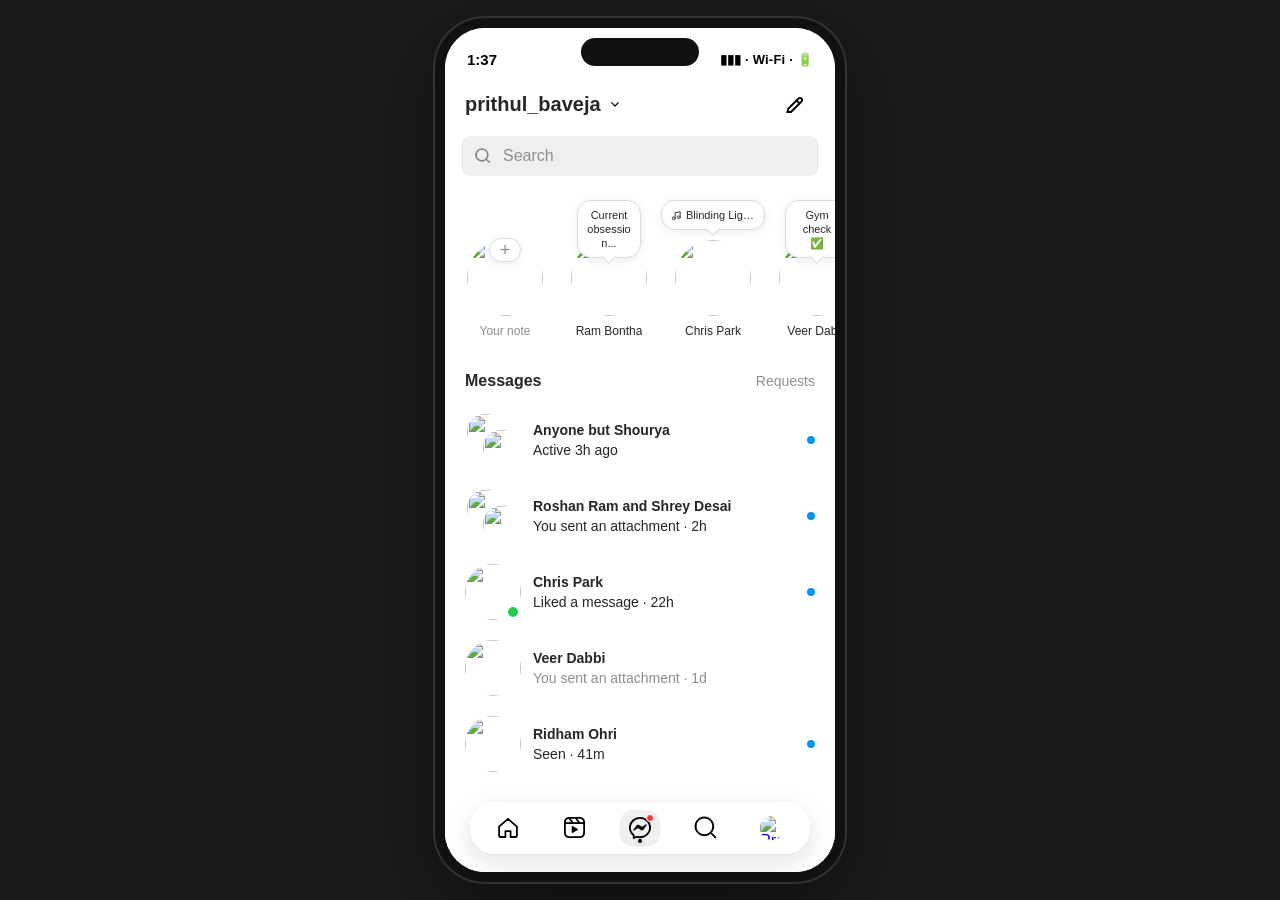
==== messages.html @ 26b383a8 "Redesign Chaos games to match the mockups, in Instagram blue Share tray, Chaos and lobby sheets, ful" ====
<!DOCTYPE html>
<html lang="en">
<head>
  <meta charset="UTF-8">
  <meta name="viewport" content="width=device-width, initial-scale=1.0, maximum-scale=1.0">
  <title>Instagram · Messages</title>
  <link rel="stylesheet" href="./sass/messages-modern.css">
  <link rel="stylesheet" href="./sass/phone-app.css">
  <link rel="stylesheet" href="./sass/games.css">
</head>
<body class="phone-body">
  <div class="phone-stage">
    <div class="phone-shell dm-mode" id="phone-shell">
      <div class="phone-notch" aria-hidden="true"></div>
      <div class="phone-status">
        <span>1:37</span>
        <span class="sys">▮▮▮ · Wi‑Fi · 🔋</span>
      </div>

      <div class="app-screen">
        <div class="dm-shell">
          <aside class="dm-inbox">
            <div class="dm-inbox-header">
              <a href="#" class="username">
                prithul_baveja
                <img src="./images/chevron-down.svg" alt="">
              </a>
              <a href="#" class="compose" title="New message">
                <img src="./images/new-message.svg" alt="New message">
              </a>
            </div>

            <div class="dm-search">
              <div class="field">
                <img src="./images/search.svg" alt="">
                <input type="search" placeholder="Search" aria-label="Search messages">
              </div>
            </div>

            <div class="dm-notes">
              <div class="dm-notes-scroll">
                <div class="dm-note yours">
                  <div class="note-avatar">
                    <img src="https://i.pravatar.cc/150?img=8" alt="">
                    <span class="note-add" aria-hidden="true">+</span>
                  </div>
                  <span class="label">Your note</span>
                </div>
                <div class="dm-note">
                  <div class="note-bubble thought"><span>Current obsession...</span></div>
                  <div class="note-avatar"><img src="https://i.pravatar.cc/150?img=12" alt=""></div>
                  <span class="label">Ram Bontha</span>
                </div>
                <div class="dm-note">
                  <div class="note-bubble song">
                    <svg class="note-music" viewBox="0 0 24 24" aria-hidden="true">
                      <path d="M9 18V6l11-2v12" fill="none" stroke="currentColor" stroke-width="2" stroke-linecap="round" stroke-linejoin="round"/>
                      <circle cx="6" cy="18" r="3" fill="none" stroke="currentColor" stroke-width="2"/>
                      <circle cx="17" cy="16" r="3" fill="none" stroke="currentColor" stroke-width="2"/>
                    </svg>
                    <span>Blinding Lights</span>
                  </div>
                  <div class="note-avatar"><img src="https://i.pravatar.cc/150?img=33" alt=""></div>
                  <span class="label">Chris Park</span>
                </div>
                <div class="dm-note">
                  <div class="note-bubble thought"><span>Gym check ✅</span></div>
                  <div class="note-avatar"><img src="https://i.pravatar.cc/150?img=52" alt=""></div>
                  <span class="label">Veer Dabbi</span>
                </div>
                <div class="dm-note">
                  <div class="note-bubble song">
                    <svg class="note-music" viewBox="0 0 24 24" aria-hidden="true">
                      <path d="M9 18V6l11-2v12" fill="none" stroke="currentColor" stroke-width="2" stroke-linecap="round" stroke-linejoin="round"/>
                      <circle cx="6" cy="18" r="3" fill="none" stroke="currentColor" stroke-width="2"/>
                      <circle cx="17" cy="16" r="3" fill="none" stroke="currentColor" stroke-width="2"/>
                    </svg>
                    <span>One Dance</span>
                  </div>
                  <div class="note-avatar"><img src="https://i.pravatar.cc/150?img=20" alt=""></div>
                  <span class="label">Roshan Ram</span>
                </div>
              </div>
            </div>

            <div class="dm-list-header">
              <h2>Messages</h2>
              <a href="#">Requests</a>
            </div>

            <div class="dm-conversations">
              <a href="#" class="dm-thread unread" data-thread="group-shourya">
                <div class="avatar stacked">
                  <img src="https://i.pravatar.cc/150?img=15" alt="">
                  <img src="https://i.pravatar.cc/150?img=25" alt="">
                </div>
                <div class="meta">
                  <p class="name">Anyone but Shourya</p>
                  <p class="preview">Active 3h ago</p>
                </div>
                <span class="unread-dot"></span>
              </a>
              <a href="#" class="dm-thread unread" data-thread="roshan-group">
                <div class="avatar stacked">
                  <img src="https://i.pravatar.cc/150?img=20" alt="">
                  <img src="https://i.pravatar.cc/150?img=32" alt="">
                </div>
                <div class="meta">
                  <p class="name">Roshan Ram and Shrey Desai</p>
                  <p class="preview">You sent an attachment · 2h</p>
                </div>
                <span class="unread-dot"></span>
              </a>
              <a href="#" class="dm-thread unread" data-thread="chris">
                <div class="avatar">
                  <img src="https://i.pravatar.cc/150?img=33" alt="">
                  <span class="online"></span>
                </div>
                <div class="meta">
                  <p class="name">Chris Park</p>
                  <p class="preview">Liked a message · 22h</p>
                </div>
                <span class="unread-dot"></span>
              </a>
              <a href="#" class="dm-thread" data-thread="veer">
                <div class="avatar"><img src="https://i.pravatar.cc/150?img=52" alt=""></div>
                <div class="meta">
                  <p class="name">Veer Dabbi</p>
                  <p class="preview">You sent an attachment · 1d</p>
                </div>
              </a>
              <a href="#" class="dm-thread unread" data-thread="ridham">
                <div class="avatar"><img src="https://i.pravatar.cc/150?img=11" alt=""></div>
                <div class="meta">
                  <p class="name">Ridham Ohri</p>
                  <p class="preview">Seen · 41m</p>
                </div>
                <span class="unread-dot"></span>
              </a>
              <a href="#" class="dm-thread unread" data-thread="ananya">
                <div class="avatar"><img src="https://i.pravatar.cc/150?img=47" alt=""></div>
                <div class="meta">
                  <p class="name">Ananya Sharma</p>
                  <p class="preview">See you at 7? · 1d</p>
                </div>
                <span class="unread-dot"></span>
              </a>
              <a href="#" class="dm-thread" data-thread="ram">
                <div class="avatar">
                  <img src="https://i.pravatar.cc/150?img=12" alt="">
                  <span class="online"></span>
                </div>
                <div class="meta">
                  <p class="name">Ram Bontha</p>
                  <p class="preview">Reacted 😂 to your message · 2d</p>
                </div>
              </a>
            </div>
          </aside>

          <div class="g-sheet-backdrop hidden" id="g-sheet-backdrop" aria-hidden="true">
            <div class="g-sheet" id="g-sheet-body" role="dialog" aria-modal="true"></div>
          </div>

          <section class="dm-empty" id="dm-empty">
            <img src="./images/dm-empty.svg" alt="" width="96" height="96">
            <h1>Your messages</h1>
            <p>Send a message to start a chat.</p>
            <a class="send-btn" href="#" id="dm-send-cta">Send message</a>
          </section>

          <section class="dm-chat hidden" id="dm-chat" aria-label="Conversation">
            <header class="dm-chat-header">
              <button type="button" class="dm-back" id="dm-back" title="Back" aria-label="Back">
                <svg width="24" height="24" viewBox="0 0 24 24" fill="none"><path d="M15 5 8 12l7 7" stroke="black" stroke-width="2" stroke-linecap="round" stroke-linejoin="round"/></svg>
              </button>
              <div class="dm-chat-person">
                <div class="dm-chat-avatars" id="chat-avatars"></div>
                <div class="dm-chat-titles">
                  <h2 id="chat-name">Name</h2>
                  <p id="chat-status">Active now</p>
                </div>
              </div>
              <div class="dm-chat-actions">
                <button type="button" title="Audio call"><img src="./images/phone.svg" alt=""></button>
                <button type="button" title="Video call"><img src="./images/video-call.svg" alt=""></button>
                <button type="button" title="Info"><img src="./images/info.svg" alt=""></button>
              </div>
            </header>
            <div class="dm-chat-messages" id="chat-messages"></div>
            <form class="dm-composer" id="dm-composer" autocomplete="off">
              <div class="dm-composer-bar">
                <button type="button" class="composer-camera" title="Camera" aria-label="Camera">
                  <svg width="18" height="18" viewBox="0 0 24 24" fill="none" aria-hidden="true">
                    <path d="M4 8.5A2.5 2.5 0 0 1 6.5 6h1.3l1.2-1.8c.3-.5.8-.7 1.3-.7h3.4c.5 0 1 .2 1.3.7L16.2 6h1.3A2.5 2.5 0 0 1 20 8.5v8a2.5 2.5 0 0 1-2.5 2.5h-11A2.5 2.5 0 0 1 4 16.5z" stroke="#fff" stroke-width="1.9" stroke-linejoin="round"/>
                    <circle cx="12" cy="12.5" r="3.3" stroke="#fff" stroke-width="1.9"/>
                  </svg>
                </button>
                <input type="text" id="composer-input" placeholder="Message..." aria-label="Message">
                <div class="composer-right">
                  <button type="button" class="composer-icon" title="Voice message"><img src="./images/mic.svg" alt=""></button>
                  <button type="button" class="composer-icon" title="Add photo"><img src="./images/gallery.svg" alt=""></button>
                  <button type="button" class="composer-icon" title="Sticker"><img src="./images/sticker.svg" alt=""></button>
                  <button type="button" class="composer-icon" id="composer-games" title="Games" aria-label="Games">
                    <svg width="24" height="24" viewBox="0 0 24 24" fill="none" aria-hidden="true">
                      <rect x="2.5" y="6.5" width="19" height="12" rx="4.5" stroke="currentColor" stroke-width="1.8"/>
                      <path d="M7.8 10.3v4.4M5.6 12.5H10" stroke="currentColor" stroke-width="1.8" stroke-linecap="round"/>
                      <circle cx="15.6" cy="11.2" r="1.15" fill="currentColor"/>
                      <circle cx="17.9" cy="13.8" r="1.15" fill="currentColor"/>
                    </svg>
                  </button>
                  <button type="submit" class="composer-send hidden" id="composer-send">Send</button>
                </div>
              </div>
            </form>
            <div class="g-tray hidden" id="g-tray" aria-label="Share">
              <span class="g-tray-grip" aria-hidden="true"></span>
              <div class="g-tray-grid">
                <button type="button" class="g-tray-item"><span class="g-tray-icon"><svg viewBox="0 0 24 24"><path d="M4 8.5A2.5 2.5 0 0 1 6.5 6h1.3l1.2-1.8c.3-.5.8-.7 1.3-.7h3.4c.5 0 1 .2 1.3.7L16.2 6h1.3A2.5 2.5 0 0 1 20 8.5v8a2.5 2.5 0 0 1-2.5 2.5h-11A2.5 2.5 0 0 1 4 16.5z"/><circle cx="12" cy="12.5" r="3.3"/></svg></span>Camera</button>
                <button type="button" class="g-tray-item"><span class="g-tray-icon"><svg viewBox="0 0 24 24"><rect x="4" y="4" width="16" height="16" rx="3"/><circle cx="9" cy="9.5" r="1.6"/><path d="m5 17 4.5-4.5 3 3 2.5-2.5L19 17"/></svg></span>Photos</button>
                <button type="button" class="g-tray-item"><span class="g-tray-icon"><svg viewBox="0 0 24 24"><path d="M20 12.5V7a3 3 0 0 0-3-3H7a3 3 0 0 0-3 3v10a3 3 0 0 0 3 3h5.5z"/><path d="M12.5 20v-4.5a3 3 0 0 1 3-3H20"/><path d="M9 10h.01M15 10h.01"/></svg></span>Stickers</button>
                <button type="button" class="g-tray-item"><span class="g-tray-icon"><svg viewBox="0 0 24 24"><rect x="3.5" y="5" width="17" height="14" rx="3"/><text x="12" y="15" text-anchor="middle" font-size="6.5" font-weight="700" font-family="-apple-system, Helvetica, Arial" fill="currentColor" stroke="none">GIF</text></svg></span>GIFs</button>
                <button type="button" class="g-tray-item games" id="g-tray-games"><span class="g-tray-icon"><svg viewBox="0 0 24 24"><rect x="3" y="7" width="18" height="11" rx="4"/><path d="M8 10.5v4M6 12.5h4"/><path d="M15.5 11.5h.01M17.5 13.5h.01"/></svg></span>Games</button>
                <button type="button" class="g-tray-item"><span class="g-tray-icon"><svg viewBox="0 0 24 24"><path d="M5 7h14M5 12h9M5 17h11"/></svg></span>Poll</button>
                <button type="button" class="g-tray-item"><span class="g-tray-icon"><svg viewBox="0 0 24 24"><path d="M4 15v-3a8 8 0 0 1 16 0v3"/><rect x="3.5" y="14" width="4" height="6" rx="1.5"/><rect x="16.5" y="14" width="4" height="6" rx="1.5"/></svg></span>Music</button>
                <button type="button" class="g-tray-item"><span class="g-tray-icon"><svg viewBox="0 0 24 24"><path d="M12 21s-6.5-5.6-6.5-11a6.5 6.5 0 0 1 13 0c0 5.4-6.5 11-6.5 11z"/><circle cx="12" cy="10" r="2.3"/></svg></span>Location</button>
              </div>
            </div>
          </section>

          <div class="g-play hidden" id="g-play" role="dialog" aria-modal="true" aria-label="Chaos"></div>
          <div class="g-toast" id="g-toast" role="status" aria-live="polite"></div>
        </div>

        <nav class="m-tabbar" id="m-tabbar" aria-label="Primary">
          <a href="./index.html" title="Home"><img src="./images/home-outline.svg" alt="Home"></a>
          <a href="./reels.html" title="Reels"><img src="./images/video.svg" alt="Reels"></a>
          <a href="./messages.html" class="active" title="Messages">
            <img src="./images/send.svg" alt="Messages">
            <span class="dot"></span>
          </a>
          <a href="#" title="Search"><img src="./images/search.svg" alt="Search"></a>
          <a href="./profile.html" title="Profile">
            <img class="av" src="https://i.pravatar.cc/150?img=8" alt="Profile">
          </a>
        </nav>
      </div>
    </div>
  </div>

  <script src="./js/messages.js"></script>
  <script src="https://cdn.jsdelivr.net/npm/@supabase/supabase-js@2"></script>
  <script src="./js/games-config.js"></script>
  <script src="./js/games-api.js"></script>
  <script src="./js/games-ui.js"></script>
</body>
</html>
---- sass/messages-modern.css ----
/* Instagram Direct Messages — modern layout matching current IG web */

:root {
  --ig-font: -apple-system, BlinkMacSystemFont, "Segoe UI", Roboto, Helvetica, Arial, sans-serif;
  --ig-text: #262626;
  --ig-secondary: #8e8e8e;
  --ig-border: #dbdbdb;
  --ig-bg: #ffffff;
  --ig-hover: #f2f2f2;
  --ig-search-bg: #efefef;
  --ig-blue: #0095f6;
  --ig-unread: #0095f6;
  --ig-online: #1cd14f;
  --ig-red: #ff3040;
  --rail-width: 72px;
  --inbox-width: 397px;
}

html,
body {
  font-family: var(--ig-font) !important;
  color: var(--ig-text);
  background: var(--ig-bg);
  -webkit-font-smoothing: antialiased;
  overflow: hidden;
  height: 100%;
}

.message_page,
.message_page * {
  font-family: var(--ig-font) !important;
}

.message_page {
  display: flex !important;
  height: 100vh;
  width: 100%;
  overflow: hidden;
  padding: 0 !important;
  padding-left: 0 !important;
  margin: 0 !important;
  grid-template-columns: none !important;
}

/* Hide legacy mobile chrome on messages page */
.message_page .nav_sm,
.message_page .nav_xm,
.message_page .nav_bottom,
.message_page .search_section,
.message_page .notification_section {
  display: none !important;
}

/* ——— Collapsed icon rail ——— */
.message_page .nav_menu {
  width: var(--rail-width);
  flex-shrink: 0;
  height: 100vh;
  z-index: 20;
}

.message_page .nav_menu .form_top {
  height: 100%;
}

.message_page .nav {
  width: var(--rail-width) !important;
  min-height: 100vh !important;
  height: 100vh !important;
  padding: 72px 8px 140px !important;
  border-right: 1px solid var(--ig-border) !important;
  display: flex !important;
  flex-direction: column !important;
  align-items: center !important;
  justify-content: center !important;
  position: relative !important;
  left: auto;
  top: auto;
  background: #fff;
  box-sizing: border-box !important;
}

.message_page .nav .logo {
  position: absolute !important;
  top: 12px;
  left: 0;
  right: 0;
  padding: 20px 0 0 !important;
  width: 100%;
  display: flex;
  justify-content: center;
  z-index: 1;
}

.message_page .nav .logo img.small-logo,
.message_page .nav .logo img.d-block {
  display: block !important;
  width: 24px !important;
  height: 24px !important;
  margin: 0 !important;
}

.message_page .nav .logo img.d-none.d-lg-block {
  display: none !important;
}

.message_page .nav .menu {
  flex: 0 0 auto;
  width: 100%;
  display: flex;
  flex-direction: column;
  justify-content: center;
}

.message_page .nav .menu ul {
  display: flex !important;
  flex-direction: column !important;
  align-items: center;
  gap: 8px;
  padding: 0 !important;
  margin: 0 !important;
  width: 100%;
}

.message_page .nav .menu ul li {
  margin: 0 !important;
  width: 100%;
  display: flex;
  justify-content: center;
}

.message_page .nav .menu ul li a {
  width: 48px;
  height: 48px;
  border-radius: 8px;
  display: flex !important;
  align-items: center !important;
  justify-content: center !important;
  position: relative;
  padding: 0 !important;
  margin: 0 auto;
}

.message_page .nav .menu ul li a:hover {
  background: var(--ig-hover);
}

.message_page .nav .menu ul li a.active {
  font-weight: 700;
}

.message_page .nav .menu ul li a span:not(.nav-badge) {
  display: none !important;
}

.message_page .nav .menu ul li a img {
  width: 24px !important;
  height: 24px !important;
  margin: 0 !important;
}

.message_page .nav .menu ul li a img.circle {
  width: 24px !important;
  height: 24px !important;
  border-radius: 50%;
  border: 1px solid var(--ig-border);
  object-fit: cover;
}

.message_page .nav .menu ul li a .nav-badge {
  position: absolute;
  top: 6px;
  right: 4px;
  min-width: 18px;
  height: 18px;
  padding: 0 4px;
  border-radius: 50%;
  background: var(--ig-red);
  color: #fff;
  font-size: 11px;
  font-weight: 600;
  display: inline-flex !important;
  align-items: center;
  justify-content: center;
  border: 2px solid #fff;
  line-height: 1;
}

/* Only pin the bottom group — not .more alone (that caused overlap) */
.message_page .nav .nav-bottom-links {
  width: 100%;
  display: flex;
  flex-direction: column;
  align-items: center;
  gap: 12px;
  position: absolute;
  bottom: 20px;
  left: 0;
  right: 0;
  margin: 0;
  padding: 0;
}

.message_page .nav .nav-bottom-links .more {
  width: 100%;
  display: flex;
  flex-direction: column;
  align-items: center;
  position: static;
  margin: 0;
}

.message_page .nav .more .dropup,
.message_page .nav .more .btn-group {
  width: 100%;
  display: flex;
  justify-content: center;
}

.message_page .nav .more .dropup button,
.message_page .nav .meta-link {
  width: 48px !important;
  height: 48px !important;
  border-radius: 8px !important;
  display: flex !important;
  align-items: center !important;
  justify-content: center !important;
  padding: 0 !important;
  border: none !important;
  background: transparent !important;
  box-shadow: none !important;
  margin: 0 auto;
}

.message_page .nav .more .dropup button:hover,
.message_page .nav .meta-link:hover {
  background: var(--ig-hover) !important;
}

.message_page .nav .more .dropup button span,
.message_page .nav .meta-link span {
  display: none !important;
}

.message_page .nav .more img,
.message_page .nav .meta-link img {
  width: 24px !important;
  height: 24px !important;
  margin: 0 !important;
}

/* ——— Main DM shell ——— */
.dm-shell {
  flex: 1;
  display: flex;
  height: 100vh;
  margin-left: 0;
  min-width: 0;
  background: #fff;
}

/* Inbox column */
.dm-inbox {
  width: var(--inbox-width);
  max-width: 40%;
  min-width: 340px;
  border-right: 1px solid var(--ig-border);
  display: flex;
  flex-direction: column;
  height: 100vh;
  background: #fff;
}

.dm-inbox-header {
  display: flex;
  align-items: center;
  justify-content: space-between;
  padding: 20px 20px 12px;
}

.dm-inbox-header .username {
  display: inline-flex;
  align-items: center;
  gap: 6px;
  font-size: 20px;
  font-weight: 700;
  color: var(--ig-text);
  text-decoration: none;
  line-height: 25px;
}

.dm-inbox-header .username img {
  width: 16px;
  height: 16px;
}

.dm-inbox-header .compose {
  width: 40px;
  height: 40px;
  display: inline-flex;
  align-items: center;
  justify-content: center;
  border-radius: 8px;
  text-decoration: none;
}

.dm-inbox-header .compose:hover {
  background: var(--ig-hover);
}

.dm-inbox-header .compose img {
  width: 24px;
  height: 24px;
}

.dm-search {
  padding: 0 16px 12px;
}

.dm-search .field {
  display: flex;
  align-items: center;
  gap: 10px;
  background: var(--ig-search-bg);
  border-radius: 10px;
  height: 40px;
  padding: 0 14px;
}

.dm-search .field img {
  width: 16px;
  height: 16px;
  opacity: 0.55;
  flex-shrink: 0;
}

.dm-search .field input {
  border: none;
  background: transparent;
  outline: none;
  width: 100%;
  font-size: 16px;
  color: var(--ig-text);
}

.dm-search .field input::placeholder {
  color: var(--ig-secondary);
  font-weight: 400;
}

/* Notes — large plain avatars + thought/song bubbles (no story rings) */
.dm-notes {
  padding: 4px 0 18px 16px;
  border-bottom: 1px solid transparent;
}

.dm-notes-scroll {
  display: flex;
  align-items: flex-end;
  gap: 16px;
  overflow-x: auto;
  padding: 8px 16px 0 0;
  scrollbar-width: none;
}

.dm-notes-scroll::-webkit-scrollbar {
  display: none;
}

.dm-note {
  flex: 0 0 auto;
  width: 88px;
  display: flex;
  flex-direction: column;
  align-items: center;
  text-align: center;
  cursor: pointer;
  position: relative;
  padding-top: 40px; /* room for floating bubble */
}

.dm-note.yours {
  padding-top: 6px;
}

.dm-note .note-bubble {
  position: absolute;
  top: 0;
  left: 50%;
  transform: translateX(-50%);
  z-index: 2;
  box-sizing: border-box;
  min-width: 64px;
  max-width: 96px;
  padding: 7px 9px;
  background: #fff;
  border: 1px solid #dbdbdb;
  border-radius: 14px;
  font-size: 11px;
  line-height: 14px;
  font-weight: 400;
  color: #262626;
  box-shadow: 0 2px 10px rgba(0, 0, 0, 0.08);
  display: flex;
  align-items: center;
  justify-content: center;
  gap: 4px;
  text-align: center;
}

/* Little speech-bubble tail pointing down at the avatar */
.dm-note .note-bubble::after {
  content: "";
  position: absolute;
  left: 50%;
  bottom: -5px;
  transform: translateX(-50%) rotate(45deg);
  width: 9px;
  height: 9px;
  background: #fff;
  border-right: 1px solid #dbdbdb;
  border-bottom: 1px solid #dbdbdb;
}

.dm-note .note-bubble span {
  display: -webkit-box;
  -webkit-line-clamp: 3;
  -webkit-box-orient: vertical;
  overflow: hidden;
  word-break: break-word;
}

.dm-note .note-bubble.song {
  flex-direction: row;
  gap: 4px;
  white-space: nowrap;
  max-width: 104px;
}

.dm-note .note-bubble.song span {
  display: block;
  overflow: hidden;
  text-overflow: ellipsis;
  white-space: nowrap;
  -webkit-line-clamp: unset;
}

.dm-note .note-music {
  width: 11px;
  height: 11px;
  flex-shrink: 0;
  color: #262626;
}

.dm-note .note-avatar {
  width: 76px;
  height: 76px;
  border-radius: 50%;
  position: relative;
  flex-shrink: 0;
  margin-bottom: 7px;
}

.dm-note .note-avatar img {
  width: 100%;
  height: 100%;
  border-radius: 50%;
  object-fit: cover;
  display: block;
  border: none;
}

.dm-note.yours .note-avatar::after {
  content: none;
}

.dm-note.yours .note-add {
  position: absolute;
  left: 50%;
  top: -2px;
  transform: translateX(-50%);
  width: 32px;
  height: 24px;
  border-radius: 12px;
  background: #fff;
  border: 1px solid #dbdbdb;
  box-shadow: 0 2px 8px rgba(0, 0, 0, 0.08);
  color: #8e8e8e;
  font-size: 18px;
  font-weight: 300;
  line-height: 22px;
  display: flex;
  align-items: center;
  justify-content: center;
  z-index: 2;
}

.dm-note .label {
  font-size: 12px;
  color: #262626;
  max-width: 88px;
  overflow: hidden;
  text-overflow: ellipsis;
  white-space: nowrap;
  font-weight: 400;
  margin: 0;
  line-height: 16px;
}

.dm-note.yours .label {
  color: #8e8e8e;
}

/* Messages / Requests header */
.dm-list-header {
  display: flex;
  align-items: center;
  justify-content: space-between;
  padding: 14px 20px 8px;
}

.dm-list-header h2 {
  font-size: 16px;
  font-weight: 700;
  margin: 0;
  color: var(--ig-text);
}

.dm-list-header a {
  font-size: 14px;
  font-weight: 400;
  color: var(--ig-secondary) !important;
  text-decoration: none;
}

.dm-list-header a:hover {
  color: var(--ig-text) !important;
}

/* Conversation list */
.dm-conversations {
  flex: 1;
  overflow-y: auto;
  padding: 4px 0 20px;
}

.dm-thread {
  display: flex;
  align-items: center;
  gap: 12px;
  padding: 10px 20px;
  cursor: pointer;
  text-decoration: none;
  color: inherit;
}

.dm-thread:hover {
  background: var(--ig-hover);
}

.dm-thread .avatar {
  position: relative;
  width: 56px;
  height: 56px;
  flex-shrink: 0;
}

.dm-thread .avatar img {
  width: 56px;
  height: 56px;
  border-radius: 50%;
  object-fit: cover;
  display: block;
}

.dm-thread .avatar.stacked img {
  width: 40px;
  height: 40px;
  position: absolute;
  border: 2px solid #fff;
}

.dm-thread .avatar.stacked img:first-child {
  top: 0;
  left: 0;
  z-index: 1;
}

.dm-thread .avatar.stacked img:last-child {
  bottom: 0;
  right: 0;
  z-index: 2;
}

.dm-thread .avatar .online {
  position: absolute;
  right: 1px;
  bottom: 1px;
  width: 14px;
  height: 14px;
  background: var(--ig-online);
  border: 2px solid #fff;
  border-radius: 50%;
}

.dm-thread .meta {
  flex: 1;
  min-width: 0;
}

.dm-thread .meta .name {
  font-size: 14px;
  font-weight: 600;
  color: var(--ig-text);
  line-height: 18px;
  margin: 0 0 2px;
  white-space: nowrap;
  overflow: hidden;
  text-overflow: ellipsis;
}

.dm-thread.unread .meta .name {
  font-weight: 700;
}

.dm-thread .meta .preview {
  font-size: 14px;
  font-weight: 400;
  color: var(--ig-secondary);
  line-height: 18px;
  margin: 0;
  white-space: nowrap;
  overflow: hidden;
  text-overflow: ellipsis;
}

.dm-thread.unread .meta .preview {
  color: var(--ig-text);
  font-weight: 400;
}

.dm-thread .unread-dot {
  width: 8px;
  height: 8px;
  border-radius: 50%;
  background: var(--ig-unread);
  flex-shrink: 0;
}

/* Empty chat pane */
.dm-empty {
  flex: 1;
  display: flex;
  flex-direction: column;
  align-items: center;
  justify-content: center;
  text-align: center;
  padding: 40px 24px;
  min-width: 0;
  background: #fff;
}

.dm-empty img {
  width: 96px;
  height: 96px;
  margin: 0 0 16px;
  display: block;
}

.dm-empty h1 {
  font-size: 20px;
  font-weight: 700;
  letter-spacing: 0;
  color: #000;
  margin: 0 0 8px;
  line-height: 25px;
}

.dm-empty p {
  font-size: 14px;
  font-weight: 400;
  color: #737373 !important;
  margin: 0 0 20px !important;
  line-height: 18px;
  max-width: 280px;
}

.dm-empty .send-btn {
  background: #0095f6;
  color: #fff !important;
  border: none;
  border-radius: 8px;
  padding: 7px 16px;
  min-height: 32px;
  font-size: 14px;
  font-weight: 600;
  letter-spacing: 0;
  cursor: pointer;
  text-decoration: none;
  display: inline-flex;
  align-items: center;
  justify-content: center;
  line-height: 18px;
  box-shadow: none;
}

.dm-empty .send-btn:hover {
  background: #1877f2;
}

.dm-empty .send-btn:active {
  opacity: 0.7;
}

/* Hide old message layout if present */
.message_page #message {
  display: none !important;
}

@media screen and (max-width: 900px) {
  .dm-inbox {
    min-width: 300px;
    width: 320px;
  }
}

@media screen and (max-width: 768px) {
  .message_page .nav_menu {
    display: none;
  }

  .dm-shell {
    margin-left: 0;
  }

  .dm-empty {
    display: none;
  }

  .dm-inbox {
    width: 100%;
    max-width: none;
    border-right: none;
  }
}

/* ——— Active chat pane ——— */
.hidden {
  display: none !important;
}

.dm-thread.active {
  background: var(--ig-hover);
}

.dm-chat {
  flex: 1;
  min-width: 0;
  display: flex;
  flex-direction: column;
  height: 100vh;
  background: #fff;
}

.dm-chat-header {
  display: flex;
  align-items: center;
  justify-content: space-between;
  padding: 12px 20px;
  border-bottom: 1px solid var(--ig-border);
  min-height: 60px;
  flex-shrink: 0;
}

.dm-chat-person {
  display: flex;
  align-items: center;
  gap: 12px;
  min-width: 0;
}

.dm-chat-avatars {
  position: relative;
  width: 44px;
  height: 44px;
  flex-shrink: 0;
}

.dm-chat-avatars img {
  width: 44px;
  height: 44px;
  border-radius: 50%;
  object-fit: cover;
  display: block;
}

.dm-chat-avatars.stacked img {
  width: 30px;
  height: 30px;
  position: absolute;
  border: 2px solid #fff;
}

.dm-chat-avatars.stacked img:first-child {
  top: 0;
  left: 0;
  z-index: 1;
}

.dm-chat-avatars.stacked img:last-child {
  bottom: 0;
  right: 0;
  z-index: 2;
}

.dm-chat-titles {
  min-width: 0;
}

.dm-chat-titles h2 {
  margin: 0;
  font-size: 16px;
  font-weight: 600;
  color: #000;
  line-height: 20px;
  white-space: nowrap;
  overflow: hidden;
  text-overflow: ellipsis;
}

.dm-chat-titles p {
  margin: 2px 0 0 !important;
  font-size: 12px;
  font-weight: 400;
  color: #8e8e8e;
  line-height: 16px;
}

.dm-chat-actions {
  display: flex;
  align-items: center;
  gap: 18px;
  flex-shrink: 0;
}

.dm-chat-actions button {
  background: none;
  border: none;
  padding: 0;
  width: 24px;
  height: 24px;
  cursor: pointer;
  display: inline-flex;
  align-items: center;
  justify-content: center;
}

.dm-chat-actions img {
  width: 24px;
  height: 24px;
}

/* Messages scroll area */
.dm-chat-messages {
  flex: 1;
  overflow-y: auto;
  padding: 20px 20px 12px;
  display: flex;
  flex-direction: column;
  gap: 8px;
}

.dm-time {
  align-self: center;
  font-size: 12px;
  color: #8e8e8e;
  margin: 12px 0 8px;
  font-weight: 400;
}

.dm-row {
  display: flex;
  align-items: flex-end;
  gap: 8px;
  max-width: 100%;
}

.dm-row.in {
  align-self: flex-start;
  max-width: 70%;
}

.dm-row.out {
  align-self: flex-end;
  max-width: 70%;
  justify-content: flex-end;
}

.dm-msg-avatar {
  width: 28px;
  height: 28px;
  border-radius: 50%;
  object-fit: cover;
  flex-shrink: 0;
}

.dm-msg-avatar.spacer {
  display: inline-block;
  background: transparent;
}

.dm-bubble-col {
  display: flex;
  flex-direction: column;
  align-items: flex-start;
  min-width: 0;
}

.dm-row.out .dm-bubble-col {
  align-items: flex-end;
}

.dm-sender {
  font-size: 11px;
  color: #8e8e8e;
  margin: 0 0 2px 12px;
}

.dm-bubble {
  padding: 8px 14px;
  border-radius: 22px;
  font-size: 15px;
  line-height: 20px;
  word-wrap: break-word;
  max-width: 100%;
}

.dm-bubble.in {
  background: #efefef;
  color: #000;
  border-bottom-left-radius: 6px;
}

.dm-bubble.out {
  background: #3797f0;
  color: #fff;
  border-bottom-right-radius: 6px;
}

.dm-reaction {
  display: inline-flex;
  align-items: center;
  justify-content: center;
  margin-top: -6px;
  margin-left: 4px;
  background: #fff;
  border: 1px solid #efefef;
  border-radius: 12px;
  padding: 1px 5px;
  font-size: 12px;
  line-height: 16px;
  box-shadow: 0 1px 2px rgba(0, 0, 0, 0.06);
}

.dm-seen {
  font-size: 12px;
  color: #8e8e8e;
  margin-top: 4px;
  align-self: flex-end;
}

.dm-story-reply {
  display: flex;
  flex-direction: column;
  align-items: flex-end;
  gap: 4px;
  max-width: 260px;
}

.dm-story-reply .story-label {
  font-size: 12px;
  color: #8e8e8e;
}

.dm-story-reply .story-box {
  background: #efefef;
  color: #8e8e8e;
  border-radius: 12px;
  padding: 14px 18px;
  font-size: 13px;
  width: 100%;
  text-align: center;
}

/* Outgoing media / reels cards */
.dm-media-wrap {
  display: flex;
  flex-direction: column;
  align-items: flex-end;
  gap: 6px;
  position: relative;
}

.dm-media-actions {
  position: absolute;
  left: -108px;
  top: 50%;
  transform: translateY(-50%);
  display: flex;
  flex-direction: row;
  align-items: center;
  gap: 12px;
  opacity: 0;
  transition: opacity 0.15s ease;
}

.dm-media-wrap:hover .dm-media-actions {
  opacity: 1;
}

.dm-media-actions button {
  background: none;
  border: none;
  color: #8e8e8e;
  font-size: 16px;
  cursor: pointer;
  line-height: 1;
  padding: 0;
  width: 24px;
  height: 24px;
  display: inline-flex;
  align-items: center;
  justify-content: center;
}

.dm-media {
  width: 220px;
  border-radius: 16px;
  overflow: hidden;
  background: #000;
  position: relative;
}

.dm-media img {
  width: 100%;
  height: 320px;
  object-fit: cover;
  display: block;
}

.dm-media p {
  position: absolute;
  left: 12px;
  right: 12px;
  bottom: 12px;
  margin: 0 !important;
  color: #fff;
  font-size: 13px;
  font-weight: 600;
  text-shadow: 0 1px 4px rgba(0, 0, 0, 0.45);
}

/* Composer */
.dm-composer {
  padding: 12px 16px 20px;
  flex-shrink: 0;
  background: #fff;
}

.dm-composer-bar {
  display: flex;
  align-items: center;
  gap: 10px;
  border: 1px solid var(--ig-border);
  border-radius: 28px;
  min-height: 48px;
  padding: 6px 12px 6px 10px;
}

.composer-icon {
  background: none;
  border: none;
  padding: 0;
  width: 28px;
  height: 28px;
  display: inline-flex;
  align-items: center;
  justify-content: center;
  cursor: pointer;
  flex-shrink: 0;
}

.composer-icon img {
  width: 24px;
  height: 24px;
}

.dm-composer-bar input {
  flex: 1;
  border: none;
  outline: none;
  background: transparent;
  font-size: 15px;
  color: #000;
  min-width: 0;
  padding: 6px 0;
}

.dm-composer-bar input::placeholder {
  color: #8e8e8e;
}

.composer-right {
  display: flex;
  align-items: center;
  gap: 14px;
  flex-shrink: 0;
}

.composer-right.typing .composer-icon {
  display: none;
}

.composer-send {
  background: none;
  border: none;
  color: #0095f6;
  font-size: 14px;
  font-weight: 600;
  cursor: pointer;
  padding: 0 4px;
}

.composer-send:hover {
  color: #00376b;
}

@media screen and (max-width: 768px) {
  .dm-chat {
    display: none;
  }

  .dm-chat:not(.hidden) {
    display: flex;
    position: fixed;
    inset: 0;
    z-index: 30;
  }

  .dm-chat:not(.hidden) ~ .dm-inbox,
  body:has(.dm-chat:not(.hidden)) .dm-inbox {
    display: none;
  }
}
---- sass/phone-app.css ----
/* Instagram phone-app shell */

:root {
  --ig-font: -apple-system, BlinkMacSystemFont, "Segoe UI", Roboto, Helvetica, Arial, sans-serif;
  --phone-w: 390px;
  --phone-h: 844px;
  --ig-blue: #0095f6;
  --ig-red: #ff3040;
  --story-grad: linear-gradient(45deg, #405de6, #e1306c, #fd1d1d, #f56040, #f77737, #fcaf45, #ffdc80);
}

* { box-sizing: border-box; }

html, body.phone-body {
  margin: 0;
  min-height: 100%;
  height: auto;
  overflow: auto;
  font-family: var(--ig-font);
  background: #1a1a1a;
  -webkit-font-smoothing: antialiased;
}

.phone-stage {
  min-height: 100vh;
  display: flex;
  align-items: center;
  justify-content: center;
  padding: 24px 16px;
}

.phone-shell {
  width: var(--phone-w);
  height: var(--phone-h);
  max-height: min(var(--phone-h), calc(100vh - 32px));
  background: #fff;
  border-radius: 40px;
  overflow: hidden;
  position: relative;
  box-shadow:
    0 0 0 10px #111,
    0 0 0 12px #333,
    0 24px 80px rgba(0, 0, 0, 0.55);
  display: flex;
  flex-direction: column;
}

.phone-notch {
  position: absolute;
  top: 10px;
  left: 50%;
  transform: translateX(-50%);
  width: 118px;
  height: 28px;
  background: #111;
  border-radius: 18px;
  z-index: 40;
}

.phone-status {
  height: 48px;
  padding: 14px 22px 0;
  display: flex;
  align-items: center;
  justify-content: space-between;
  font-size: 15px;
  font-weight: 600;
  color: #000;
  flex-shrink: 0;
  background: #fff;
  z-index: 5;
}

.phone-status .sys {
  display: flex;
  gap: 6px;
  align-items: center;
  font-size: 13px;
  letter-spacing: 0.2px;
}

.app-screen {
  flex: 1;
  min-height: 0;
  display: flex;
  flex-direction: column;
  position: relative;
  background: #fff;
  overflow: hidden;
}

.app-scroll {
  flex: 1;
  overflow-y: auto;
  overflow-x: hidden;
  -webkit-overflow-scrolling: touch;
  padding-bottom: 84px;
}

/* ——— Mobile home header ——— */
.m-header {
  display: flex;
  align-items: center;
  justify-content: space-between;
  padding: 4px 14px 8px;
  background: #fff;
  flex-shrink: 0;
}

.m-header .m-icon-btn {
  width: 36px;
  height: 36px;
  display: inline-flex;
  align-items: center;
  justify-content: center;
  background: none;
  border: none;
  padding: 0;
  cursor: pointer;
}

.m-header .m-icon-btn img {
  width: 24px;
  height: 24px;
}

.m-brand {
  display: inline-flex;
  align-items: center;
  gap: 4px;
  text-decoration: none;
  color: #000;
}

.m-brand img.wordmark {
  height: 32px;
  width: auto;
  display: block;
}

.m-brand .chev {
  width: 12px;
  height: 12px;
  margin-top: 4px;
}

/* ——— Stories ——— */
.m-stories {
  display: flex;
  gap: 14px;
  overflow-x: auto;
  padding: 6px 12px 14px;
  scrollbar-width: none;
  border-bottom: 0.5px solid #efefef;
}

.m-stories::-webkit-scrollbar { display: none; }

.m-story {
  flex: 0 0 auto;
  width: 86px;
  text-align: center;
  cursor: pointer;
}

.m-story .ring {
  width: 78px;
  height: 78px;
  margin: 0 auto 6px;
  border-radius: 50%;
  padding: 2.5px;
  background: var(--story-grad);
}

.m-story.yours .ring {
  background: transparent;
  padding: 0;
  position: relative;
}

.m-story .ring-inner {
  width: 100%;
  height: 100%;
  border-radius: 50%;
  background: #fff;
  padding: 2.5px;
}

.m-story.yours .ring-inner {
  padding: 0;
}

.m-story img {
  width: 100%;
  height: 100%;
  border-radius: 50%;
  object-fit: cover;
  display: block;
}

.m-story.yours .add {
  position: absolute;
  right: 0;
  bottom: 0;
  width: 20px;
  height: 20px;
  border-radius: 50%;
  background: var(--ig-blue);
  color: #fff;
  font-size: 16px;
  font-weight: 500;
  line-height: 18px;
  border: 2.5px solid #fff;
  display: flex;
  align-items: center;
  justify-content: center;
}

.m-story .name {
  font-size: 12px;
  color: #000;
  white-space: nowrap;
  overflow: hidden;
  text-overflow: ellipsis;
  max-width: 86px;
  margin: 0 auto;
}

.m-story.yours .name { color: #8e8e8e; }

/* ——— Feed post ——— */
.m-post {
  padding-bottom: 12px;
  margin-bottom: 4px;
}

.m-post-head {
  display: flex;
  align-items: center;
  gap: 10px;
  padding: 10px 12px;
}

.m-post-head .av {
  width: 36px;
  height: 36px;
  border-radius: 50%;
  object-fit: cover;
}

.m-post-head .who {
  flex: 1;
  min-width: 0;
}

.m-post-head .who .user {
  display: flex;
  align-items: center;
  gap: 4px;
  font-size: 14px;
  font-weight: 600;
  color: #000;
  line-height: 18px;
}

.m-post-head .who .user .badge {
  width: 12px;
  height: 12px;
  background: #0095f6;
  border-radius: 50%;
  display: inline-flex;
  align-items: center;
  justify-content: center;
  color: #fff;
  font-size: 8px;
  font-weight: 700;
}

.m-post-head .who .audio {
  font-size: 12px;
  color: #000;
  display: flex;
  align-items: center;
  gap: 4px;
  margin-top: 1px;
}

.m-post-head .more {
  background: none;
  border: none;
  padding: 4px;
  cursor: pointer;
}

.m-post-head .more img { width: 20px; height: 20px; }

.m-post-media {
  position: relative;
  width: 100%;
  background: #111;
  aspect-ratio: 4 / 5;
  overflow: hidden;
}

.m-post-media img {
  width: 100%;
  height: 100%;
  object-fit: cover;
  display: block;
}

.m-post-media .overlay-text {
  position: absolute;
  left: 16px;
  right: 16px;
  top: 42%;
  transform: translateY(-50%);
  text-align: center;
}

.m-post-media .overlay-text span {
  display: inline-block;
  background: #fff;
  color: #000;
  font-weight: 800;
  font-size: 22px;
  line-height: 1.2;
  padding: 6px 10px;
  border-radius: 8px;
  margin: 3px 0;
  letter-spacing: -0.3px;
}

.m-post-actions {
  display: flex;
  align-items: center;
  gap: 14px;
  padding: 10px 12px 4px;
}

.m-post-actions .act {
  display: inline-flex;
  align-items: center;
  gap: 6px;
  background: none;
  border: none;
  padding: 0;
  cursor: pointer;
  font-size: 13px;
  font-weight: 600;
  color: #000;
}

.m-post-actions .act img {
  width: 24px;
  height: 24px;
}

.m-post-actions .spacer { flex: 1; }

.m-post-caption {
  padding: 4px 12px 8px;
  font-size: 14px;
  line-height: 18px;
  color: #000;
}

.m-post-caption strong { font-weight: 600; }

/* ——— Floating bottom nav ——— */
.m-tabbar {
  position: absolute;
  left: 50%;
  bottom: 18px;
  transform: translateX(-50%);
  z-index: 30;
  display: flex;
  align-items: center;
  justify-content: space-between;
  gap: 2px;
  width: calc(100% - 36px);
  max-width: 340px;
  padding: 8px 18px;
  border-radius: 24px;
  background: rgba(255, 255, 255, 0.82);
  backdrop-filter: blur(18px);
  -webkit-backdrop-filter: blur(18px);
  box-shadow:
    0 8px 28px rgba(0, 0, 0, 0.12),
    0 0 0 0.5px rgba(0, 0, 0, 0.06);
}

.m-tabbar a {
  position: relative;
  width: 40px;
  height: 36px;
  display: inline-flex;
  align-items: center;
  justify-content: center;
  text-decoration: none;
  border-radius: 14px;
  transition: background 0.15s ease, box-shadow 0.15s ease;
}

.m-tabbar a img {
  width: 24px;
  height: 24px;
  object-fit: contain;
}

.m-tabbar a .av {
  width: 24px;
  height: 24px;
  border-radius: 50%;
  object-fit: cover;
}

.m-tabbar a .dot {
  position: absolute;
  top: 4px;
  right: 6px;
  width: 8px;
  height: 8px;
  border-radius: 50%;
  background: var(--ig-red);
  border: 1.5px solid #fff;
}

.m-tabbar a.active {
  background: rgba(0, 0, 0, 0.06);
  box-shadow:
    0 1px 2px rgba(0, 0, 0, 0.06),
    inset 0 0 0 0.5px rgba(0, 0, 0, 0.04);
}

.m-tabbar a.active::after {
  content: "";
  position: absolute;
  bottom: 3px;
  left: 50%;
  transform: translateX(-50%);
  width: 4px;
  height: 4px;
  border-radius: 50%;
  background: #000;
  box-shadow: 0 0 6px rgba(0, 0, 0, 0.35);
}

.m-tabbar.hidden-bar {
  display: none;
}

/* ——— Messages inside phone ——— */
.phone-shell .message_page,
.phone-shell.dm-mode .app-screen {
  height: 100%;
}

.phone-shell .dm-shell {
  margin-left: 0 !important;
  height: 100%;
  flex: 1;
  min-height: 0;
  position: relative;
  display: flex;
}

.phone-shell .nav_menu {
  display: none !important;
}

.phone-shell .dm-inbox {
  width: 100% !important;
  max-width: none !important;
  min-width: 0 !important;
  border-right: none !important;
  height: 100% !important;
  max-height: 100%;
  padding-bottom: 88px;
  min-height: 0;
  display: flex;
  flex-direction: column;
}

.phone-shell .dm-conversations {
  padding-bottom: 24px;
  flex: 1;
  min-height: 0;
}

.phone-shell .dm-chat {
  position: absolute;
  inset: 0;
  z-index: 20;
  background: #fff;
  height: 100% !important;
  max-height: 100%;
  display: flex;
  flex-direction: column;
}

.phone-shell .dm-empty {
  display: none !important;
}

.phone-shell .dm-chat.hidden {
  display: none !important;
}

.phone-shell .dm-chat-header {
  padding: 8px 12px;
  gap: 8px;
  display: flex;
  align-items: center;
}

.phone-shell .dm-chat-person {
  flex: 1;
  min-width: 0;
}

.phone-shell .dm-back {
  background: none;
  border: none;
  padding: 0;
  width: 32px;
  height: 32px;
  display: inline-flex;
  align-items: center;
  justify-content: center;
  cursor: pointer;
  flex-shrink: 0;
  margin-right: 2px;
}

.phone-shell .dm-composer {
  padding-bottom: 16px;
}

.phone-shell.chat-open .m-tabbar {
  display: none;
}

.phone-shell .dm-inbox-header {
  padding-top: 8px;
}

.phone-shell .dm-conversations {
  padding-bottom: 24px;
}

@media (max-width: 440px) {
  .phone-stage { padding: 0; align-items: stretch; }
  .phone-shell {
    width: 100%;
    height: 100vh;
    height: 100dvh;
    max-height: none;
    border-radius: 0;
    box-shadow: none;
  }
  .phone-notch { display: none; }
}
---- sass/games.css ----
/* Instagram Games — Chaos (GamePigeon-style rounds in a group chat) */

:root {
  --g-ink: #1b1530;
  --g-muted: #6f6a80;
  --g-line: #e1ecf8;
  --g-lav: #edf5fe;
  --g-violet: #2f80ed;
  --g-pink: #5ec4ff;
  --g-grad: linear-gradient(90deg, #5ec4ff 0%, #3797f0 52%, #2563eb 100%);
  --g-grad-rev: linear-gradient(90deg, #2563eb 0%, #3797f0 55%, #5ec4ff 100%);
  --g-violet-grad: linear-gradient(90deg, #2f80ed 0%, #45aaf7 100%);
  --g-shadow: 0 10px 30px rgba(40, 120, 220, 0.1);
  /* Before a game starts everything uses the chat's own blue (.dm-bubble.out), no gradients. */
  --g-blue: #3797f0;
  --g-blue-soft: #eaf4fe;
  --g-blue-line: #d6e9fc;
}

/* ——— composer ——— */

#dm-composer .dm-composer-bar {
  border: 0;
  background: #f2f2f5;
  padding-left: 6px;
}

.composer-camera {
  width: 34px;
  height: 34px;
  border: 0;
  border-radius: 50%;
  background: var(--g-blue);
  display: inline-flex;
  align-items: center;
  justify-content: center;
  flex-shrink: 0;
  cursor: pointer;
  padding: 0;
}

.composer-icon#composer-games {
  color: #262626;
  display: inline-flex;
  align-items: center;
  justify-content: center;
  border-radius: 8px;
}

.composer-icon#composer-games:hover,
.composer-icon#composer-games.active {
  color: var(--g-blue);
}

.composer-right.typing #composer-games {
  display: none;
}

/* ——— share tray (Camera · Photos · … · Games) ——— */

.g-tray {
  flex-shrink: 0;
  background: #fff;
  border-top: 1px solid #f0f0f0;
  padding: 8px 18px 20px;
  animation: g-sheet-up 200ms ease-out;
}

.g-tray.hidden {
  display: none;
}

.g-tray-grip {
  display: block;
  width: 36px;
  height: 4px;
  border-radius: 4px;
  background: #d9d9de;
  margin: 0 auto 14px;
}

.g-tray-grid {
  display: grid;
  grid-template-columns: repeat(4, 1fr);
  gap: 12px 12px;
}

.g-tray-item {
  display: flex;
  flex-direction: column;
  align-items: center;
  gap: 6px;
  padding: 6px 0 8px;
  border: 1.5px solid transparent;
  border-radius: 16px;
  background: none;
  font: inherit;
  font-size: 12px;
  color: #3a3a3a;
  cursor: pointer;
}

.g-tray-icon {
  width: 56px;
  height: 56px;
  border-radius: 16px;
  background: #f4f4f6;
  display: grid;
  place-items: center;
}

.g-tray-icon svg {
  width: 24px;
  height: 24px;
  fill: none;
  stroke: #262626;
  stroke-width: 1.7;
  stroke-linecap: round;
  stroke-linejoin: round;
  color: #262626;
}

.g-tray-item.games {
  border-color: var(--g-blue);
  background: var(--g-blue-soft);
  color: var(--g-blue);
  font-weight: 600;
}

.g-tray-item.games .g-tray-icon {
  background: #fff;
}

.g-tray-item.games .g-tray-icon svg {
  stroke: var(--g-blue);
}

.g-tray-item:active {
  transform: scale(0.97);
}

/* ——— chat invite bubble ——— */

.gp-invite {
  display: flex;
  align-items: center;
  gap: 12px;
  width: 276px;
  max-width: 100%;
  flex-shrink: 0;
  border: 1px solid var(--g-blue-line);
  background: #fff;
  border-radius: 20px;
  padding: 10px 12px;
  text-align: left;
  font: inherit;
  cursor: pointer;
  box-shadow: 0 4px 14px rgba(55, 151, 240, 0.1);
  animation: g-pop-in 260ms ease-out;
}

.gp-invite:active {
  transform: scale(0.98);
}

.gp-invite-art {
  width: 50px;
  height: 50px;
  border-radius: 14px;
  background: var(--g-blue-soft);
  display: grid;
  place-items: center;
  flex-shrink: 0;
}

.gp-invite-art img {
  width: 36px;
}

.gp-invite-meta {
  flex: 1;
  min-width: 0;
  display: flex;
  flex-direction: column;
  gap: 2px;
}

.gp-invite-meta strong {
  font-size: 15px;
  font-weight: 800;
  color: var(--g-ink);
}

.gp-invite-meta span {
  font-size: 12px;
  color: var(--g-muted);
}

.gp-play {
  flex-shrink: 0;
  padding: 6px 13px;
  border-radius: 999px;
  background: var(--g-blue);
  color: #fff;
  font-size: 13px;
  font-weight: 700;
}

/* ——— bottom sheets ——— */

.g-sheet-backdrop {
  position: absolute;
  inset: 0;
  background: rgba(20, 16, 34, 0.42);
  z-index: 50;
  display: flex;
  align-items: flex-end;
  justify-content: center;
}

.g-sheet-backdrop.hidden {
  display: none;
}

.g-sheet {
  position: relative;
  width: 100%;
  background: #fff;
  border-radius: 26px 26px 0 0;
  padding: 10px 24px 22px;
  max-height: 94%;
  overflow: auto;
  text-align: center;
  animation: g-sheet-up 240ms cubic-bezier(0.2, 0.8, 0.2, 1);
}

.g-sheet.lobby {
  background: #fff;
}

@keyframes g-sheet-up {
  from { transform: translateY(40px); opacity: 0.4; }
  to { transform: translateY(0); opacity: 1; }
}

.g-sheet-grip {
  display: block;
  width: 38px;
  height: 5px;
  border-radius: 5px;
  background: #dcdce2;
  margin: 0 auto 6px;
}

.g-sheet-x {
  position: absolute;
  top: 14px;
  right: 16px;
  width: 34px;
  height: 34px;
  border: 0;
  border-radius: 50%;
  background: transparent;
  color: var(--g-ink);
  display: grid;
  place-items: center;
  cursor: pointer;
}

.g-sheet.lobby .g-sheet-x {
  background: #fff;
  box-shadow: 0 2px 8px rgba(0, 0, 0, 0.06);
}

.g-hero {
  display: block;
  width: 128px;
  margin: 4px auto 0;
}

.g-hero.sm {
  width: 112px;
}

.g-sheet-title {
  margin: 2px 0 4px;
  font-size: 30px;
  font-weight: 800;
  letter-spacing: -0.02em;
  color: var(--g-ink);
}

.g-sheet-lead {
  margin: 0 auto 8px;
  max-width: 270px;
  font-size: 14px;
  line-height: 1.45;
  color: var(--g-muted);
}

.g-sheet-lead strong {
  color: var(--g-ink);
  font-weight: 700;
}

.g-features {
  list-style: none;
  margin: 0 0 16px;
  padding: 0;
  text-align: left;
}

.g-features li {
  display: flex;
  gap: 14px;
  align-items: flex-start;
  padding: 11px 0;
  border-bottom: 1px solid #efefef;
}

.g-features li:last-child {
  border-bottom: 0;
}

.g-feature-icon {
  width: 42px;
  height: 42px;
  border-radius: 50%;
  background: var(--g-blue-soft);
  color: var(--g-blue);
  display: grid;
  place-items: center;
  flex-shrink: 0;
}

.g-feature-icon svg {
  width: 22px;
  height: 22px;
}

.g-features strong {
  display: block;
  font-size: 15px;
  font-weight: 700;
  color: var(--g-ink);
  margin: 1px 0 3px;
}

.g-features p {
  margin: 0;
  font-size: 13px;
  line-height: 1.4;
  color: var(--g-muted);
}

.g-lobby-avs {
  display: flex;
  justify-content: center;
  flex-direction: row-reverse;
  margin: 6px 0 8px;
}

.g-lobby-avs .g-av {
  width: 46px;
  height: 46px;
  border: 3px solid #fff;
  margin-left: -10px;
  box-shadow: 0 2px 8px rgba(0, 0, 0, 0.1);
}

.g-lobby-names {
  margin: 0 0 20px;
  font-size: 13px;
  color: var(--g-muted);
}

/* ——— buttons ——— */

.g-cta {
  width: 100%;
  height: 54px;
  border: 0;
  border-radius: 999px;
  background: var(--g-grad);
  color: #fff;
  font: inherit;
  font-size: 16px;
  font-weight: 700;
  cursor: pointer;
  display: inline-flex;
  align-items: center;
  justify-content: center;
  gap: 8px;
  box-shadow: 0 10px 24px rgba(55, 151, 240, 0.3);
  transition: transform 120ms ease, opacity 160ms ease;
}

.g-cta.violet {
  background: var(--g-violet-grad);
  box-shadow: 0 10px 24px rgba(47, 128, 237, 0.3);
}

.g-cta.reverse {
  background: var(--g-grad-rev);
}

.g-cta.ghost {
  background: rgba(255, 255, 255, 0.8);
  color: var(--g-violet);
  box-shadow: none;
  border: 1.5px solid #cfe3fb;
  font-size: 15px;
}

.g-cta:active:not(:disabled) {
  transform: scale(0.98);
}

.g-cta:disabled {
  background: #a9d2f8;
  box-shadow: none;
  cursor: default;
}

.g-sheet .g-cta,
.g-sheet .g-cta.violet {
  background: var(--g-blue);
  box-shadow: 0 8px 20px rgba(55, 151, 240, 0.28);
}

.g-sheet .g-cta:disabled {
  background: #a9d2f8;
  box-shadow: none;
}

.g-spin {
  width: 16px;
  height: 16px;
  border-radius: 50%;
  border: 2px solid rgba(255, 255, 255, 0.45);
  border-top-color: #fff;
  animation: g-rot 700ms linear infinite;
}

@keyframes g-rot {
  to { transform: rotate(360deg); }
}

/* ——— full-screen game ——— */

.g-play {
  position: absolute;
  inset: 0;
  z-index: 60;
  display: flex;
  flex-direction: column;
  background: linear-gradient(180deg, #f2f8ff 0%, #f0f7ff 48%, #f1f7ff 100%);
  color: var(--g-ink);
  overflow: hidden;
  animation: g-play-in 240ms ease-out;
}

.g-play.hidden {
  display: none;
}

@keyframes g-play-in {
  from { opacity: 0; transform: translateY(16px); }
  to { opacity: 1; transform: none; }
}

.g-bg {
  position: absolute;
  inset: 0;
  pointer-events: none;
  overflow: hidden;
}

.g-cube {
  position: absolute;
  width: 18px;
  height: 18px;
  border-radius: 5px;
  opacity: 0.55;
  transform: rotate(18deg);
}

.g-cube.c1 { top: 118px; left: 26px; background: #b3d6f8; width: 20px; height: 20px; transform: rotate(-14deg); }
.g-cube.c2 { top: 92px; right: 34px; background: #a9d2f8; transform: rotate(24deg); }
.g-cube.c3 { top: 300px; right: 14px; background: #cfe3fb; width: 14px; height: 14px; }
.g-cube.c4 { top: 360px; left: 10px; background: #c3defa; width: 13px; height: 13px; transform: rotate(40deg); }
.g-cube.c5 { top: 190px; right: 60px; background: #d4e7fb; width: 12px; height: 12px; }
.g-cube.c6 { top: 70px; left: 56px; background: #a5cdf7; width: 22px; height: 22px; transform: rotate(32deg); }
.g-cube.c7 { top: 150px; right: 22px; background: #9fcdf7; width: 24px; height: 24px; transform: rotate(-20deg); }
.g-cube.c8 { top: 250px; left: 28px; background: #bfe0fb; width: 16px; height: 16px; transform: rotate(12deg); }
.g-cube.c9 { top: 262px; right: 38px; background: #a8cff7; width: 15px; height: 15px; transform: rotate(50deg); }

.g-bg.confetti .g-cube {
  opacity: 0.75;
}

.g-top {
  position: absolute;
  top: 0;
  left: 0;
  right: 0;
  z-index: 3;
  display: flex;
  justify-content: space-between;
  align-items: center;
  padding: 8px 14px 0;
  pointer-events: none;
}

.g-top > * {
  pointer-events: auto;
}

.g-icon-btn {
  width: 38px;
  height: 38px;
  border: 0;
  border-radius: 50%;
  background: transparent;
  color: var(--g-ink);
  display: grid;
  place-items: center;
  cursor: pointer;
}

.g-scroll {
  position: relative;
  flex: 1;
  min-height: 0;
  overflow-y: auto;
  padding: 14px 20px 16px;
  -webkit-overflow-scrolling: touch;
}

.g-scroll.g-center {
  display: flex;
  flex-direction: column;
  align-items: center;
  justify-content: center;
  gap: 6px;
  padding-bottom: 80px;
}

.g-head {
  text-align: center;
}

.g-logo {
  width: 44px;
  display: block;
  margin: 0 auto 4px;
}

.g-logo.lg {
  width: 72px;
}

.g-head h2,
.g-loading-title {
  margin: 0;
  font-size: 27px;
  font-weight: 800;
  letter-spacing: -0.02em;
}

.g-head p {
  margin: 2px 0 0;
  font-size: 14px;
  color: var(--g-muted);
}

.g-steps {
  display: flex;
  justify-content: center;
  gap: 6px;
  margin: 12px 0 2px;
}

.g-step {
  width: 26px;
  height: 4px;
  padding: 0;
  border: 0;
  border-radius: 4px;
  background: #d2e5f8;
  cursor: pointer;
}

.g-step.on {
  background: var(--g-violet);
}

.g-foot {
  position: relative;
  padding: 10px 20px 22px;
  flex-shrink: 0;
}

.g-foot.empty {
  padding: 0 0 12px;
}

/* pills */

.g-pill {
  display: inline-flex;
  align-items: center;
  gap: 7px;
  padding: 5px 13px 5px 6px;
  border-radius: 999px;
  font-size: 13px;
  font-weight: 600;
  line-height: 1;
}

.g-pill-svg {
  width: 20px;
  height: 20px;
  flex-shrink: 0;
}

.g-pill-emoji {
  font-size: 15px;
  width: 20px;
  text-align: center;
}

.g-pill.who { background: #e6f0fd; color: #16366e; }
.g-pill.tot { background: #dcecfd; color: #1d5fbf; }
.g-pill.hot { background: #ffe5ea; color: #a91f3c; }
.g-pill.mlt { background: #e1eefd; color: #1a5bb5; }

/* question header */

.g-q {
  text-align: center;
  margin-top: 16px;
}

.g-prompt {
  margin: 14px auto 8px;
  max-width: 320px;
  font-size: 26px;
  font-weight: 800;
  line-height: 1.2;
  letter-spacing: -0.015em;
}

.g-prompt.long {
  font-size: 22px;
}

.g-hint {
  margin: 0 0 16px;
  font-size: 14px;
  color: var(--g-muted);
}

/* who posted this */

.g-post-card {
  margin-top: 16px;
  padding: 12px;
  border-radius: 24px;
  background: #fff;
  box-shadow: var(--g-shadow);
}

.g-post-card .g-pill {
  margin: 0 0 12px 2px;
}

.g-post-media {
  position: relative;
  height: 236px;
  border-radius: 16px;
  overflow: hidden;
  background: #eee;
}

.g-post-media img {
  width: 100%;
  height: 100%;
  object-fit: cover;
  display: block;
}

.g-post-media.noimg {
  background: linear-gradient(180deg, #bfe3ff 0%, #7cc0f7 42%, #3f8fe0 78%, #2553a8 100%);
}

.g-sun {
  position: absolute;
  left: 50%;
  top: 44%;
  width: 90px;
  height: 90px;
  border-radius: 50%;
  transform: translate(-50%, -50%);
  background: radial-gradient(circle, #fff3c4 0%, #ffd27a 45%, rgba(255, 190, 110, 0) 72%);
}

.g-hills {
  position: absolute;
  left: -10%;
  right: -10%;
  bottom: -40px;
  height: 120px;
  border-radius: 50% 50% 0 0;
  background: linear-gradient(180deg, #1e3a6b, #0f1d3d);
}

.g-post-quote {
  position: absolute;
  left: 12px;
  right: 44px;
  bottom: 18px;
  padding: 9px 13px;
  border-radius: 14px;
  background: rgba(255, 255, 255, 0.94);
  font-size: 13px;
  font-weight: 600;
  line-height: 1.35;
  color: var(--g-ink);
  box-shadow: 0 4px 12px rgba(0, 0, 0, 0.12);
}

.g-heart {
  position: absolute;
  left: 8px;
  bottom: -12px;
  width: 24px;
  height: 24px;
  border-radius: 50%;
  background: #fff;
  display: grid;
  place-items: center;
  font-size: 11px;
  box-shadow: 0 2px 6px rgba(0, 0, 0, 0.12);
}

.g-ask {
  margin: 18px 0 12px;
  font-size: 15px;
  font-weight: 700;
}

/* avatar choices */

.g-av {
  width: 58px;
  height: 58px;
  border-radius: 50%;
  object-fit: cover;
  display: block;
  flex-shrink: 0;
  background: #eee;
}

.g-av-fallback {
  display: grid;
  place-items: center;
  background: var(--g-grad);
  color: #fff;
  font-weight: 800;
  font-size: 20px;
}

.g-people {
  display: flex;
  justify-content: space-around;
  gap: 6px;
  flex-wrap: wrap;
}

.g-person {
  display: flex;
  flex-direction: column;
  align-items: center;
  gap: 7px;
  border: 0;
  background: none;
  padding: 4px 2px;
  font: inherit;
  cursor: pointer;
  min-width: 64px;
}

.g-people.static .g-person {
  cursor: default;
}

.g-av-wrap {
  position: relative;
  border-radius: 50%;
  padding: 3px;
}

.g-person.on .g-av-wrap {
  background: var(--g-grad);
}

.g-person.on .g-av {
  box-shadow: 0 0 0 3px #fff;
}

.g-tick {
  position: absolute;
  left: 50%;
  bottom: -6px;
  width: 20px;
  height: 20px;
  border-radius: 50%;
  transform: translateX(-50%) scale(0);
  background: var(--g-violet);
  color: #fff;
  display: grid;
  place-items: center;
  border: 2px solid #fff;
  transition: transform 140ms ease;
}

.g-tick svg,
.g-badge-dot svg,
.g-radio svg,
.g-check svg {
  width: 12px;
  height: 12px;
}

.g-person.on .g-tick {
  transform: translateX(-50%) scale(1);
}

.g-person-name {
  font-size: 13px;
  font-weight: 600;
  color: var(--g-ink);
}

/* this or that scenes */

.g-scenes {
  display: flex;
  flex-direction: column;
  gap: 12px;
}

.g-scene {
  position: relative;
  height: 104px;
  border: 0;
  border-radius: 20px;
  overflow: hidden;
  cursor: pointer;
  text-align: left;
  font: inherit;
  box-shadow: 0 8px 20px rgba(20, 60, 120, 0.14);
  transition: transform 120ms ease, box-shadow 120ms ease;
}

.g-scene::after {
  content: '';
  position: absolute;
  inset: 0;
  background: linear-gradient(180deg, rgba(0, 0, 0, 0) 30%, rgba(0, 0, 0, 0.35) 100%);
}

.g-scene.s0,
.g-group.scene.s0 { background: linear-gradient(165deg, #a6dbff 0%, #4aa8f5 45%, #2f6fd0 80%, #1e3a78 100%); }
.g-scene.s1,
.g-group.scene.s1 { background: linear-gradient(165deg, #cfe3f2 0%, #7fa3c2 40%, #4a6782 70%, #2b3d4f 100%); }
.g-scene.s2,
.g-group.scene.s2 { background: linear-gradient(165deg, #b8f0d0 0%, #4fb18c 50%, #1f5f55 100%); }
.g-scene.s3,
.g-group.scene.s3 { background: linear-gradient(165deg, #ffe08a 0%, #f59e57 50%, #b4533a 100%); }

.g-scene.on {
  box-shadow: 0 0 0 3px #fff, 0 0 0 5.5px var(--g-violet), 0 10px 24px rgba(47, 128, 237, 0.25);
}

.g-scene:active {
  transform: scale(0.99);
}

.g-scene-label {
  position: absolute;
  left: 18px;
  bottom: 16px;
  right: 60px;
  z-index: 1;
  color: #fff;
  font-size: 22px;
  font-weight: 800;
  line-height: 1.15;
  text-shadow: 0 2px 10px rgba(0, 0, 0, 0.3);
}

.g-radio {
  position: absolute;
  right: 18px;
  top: 50%;
  z-index: 1;
  width: 28px;
  height: 28px;
  border-radius: 50%;
  border: 2.5px solid #fff;
  transform: translateY(-50%);
  display: grid;
  place-items: center;
  color: transparent;
}

.g-scene.on .g-radio {
  background: #fff;
  color: var(--g-violet);
}

/* hot take rows */

.g-rows {
  display: flex;
  flex-direction: column;
  gap: 12px;
}

.g-row-opt {
  display: flex;
  align-items: center;
  gap: 14px;
  height: 60px;
  padding: 0 18px;
  border: 1.5px solid var(--g-line);
  border-radius: 18px;
  background: #fff;
  font: inherit;
  font-size: 17px;
  font-weight: 600;
  color: var(--g-ink);
  cursor: pointer;
  text-align: left;
}

.g-row-opt.on {
  background: #e7f1fd;
  border-color: #9cc8f5;
}

.g-check {
  width: 26px;
  height: 26px;
  border-radius: 50%;
  border: 2px solid #c6d6ea;
  display: grid;
  place-items: center;
  color: transparent;
  flex-shrink: 0;
}

.g-row-opt.on .g-check {
  background: var(--g-violet);
  border-color: var(--g-violet);
  color: #fff;
}

/* why box */

.g-why {
  position: relative;
  display: block;
  margin-top: 16px;
}

.g-why-input {
  width: 100%;
  height: 56px;
  border: 1.5px solid var(--g-line);
  border-radius: 18px;
  background: #fff;
  padding: 0 64px 0 18px;
  font: inherit;
  font-size: 15px;
  color: var(--g-ink);
  outline: none;
}

.g-why-input:focus {
  border-color: #9cc8f5;
}

.g-why-input::placeholder {
  color: #a39eb3;
}

.g-count {
  position: absolute;
  right: 16px;
  bottom: 9px;
  font-size: 12px;
  color: #a39eb3;
}

/* waiting */

.g-panel {
  background: #fff;
  border-radius: 24px;
  box-shadow: var(--g-shadow);
}

.g-answered {
  margin-top: 18px;
  padding: 18px 12px 16px;
}

.g-answered-title {
  margin: 0 0 14px;
  text-align: center;
  font-size: 17px;
  font-weight: 800;
}

.g-answered .g-av {
  width: 52px;
  height: 52px;
}

.g-badge-dot {
  position: absolute;
  right: 0;
  bottom: 0;
  width: 20px;
  height: 20px;
  border-radius: 50%;
  border: 2px solid #fff;
  background: #e5e3ec;
  display: grid;
  place-items: center;
  color: #fff;
}

.g-badge-dot.done {
  background: #22c55e;
}

.g-waiting {
  display: flex;
  align-items: center;
  gap: 10px;
  width: fit-content;
  max-width: 100%;
  margin: 18px auto 0;
  padding: 11px 18px;
  border-radius: 999px;
  background: rgba(232, 242, 253, 0.9);
  font-size: 14px;
  color: var(--g-muted);
}

.g-waiting-sub {
  margin: 10px 0 0;
  text-align: center;
  font-size: 14px;
  color: var(--g-muted);
}

.g-dots {
  display: inline-flex;
  gap: 3px;
  padding: 5px 7px;
  border-radius: 999px;
  background: #fff;
}

.g-dots i {
  width: 5px;
  height: 5px;
  border-radius: 50%;
  background: #8c85a3;
  animation: g-blink 1.2s infinite ease-in-out;
}

.g-dots i:nth-child(2) { animation-delay: 0.15s; }
.g-dots i:nth-child(3) { animation-delay: 0.3s; }

@keyframes g-blink {
  0%, 80%, 100% { opacity: 0.3; transform: translateY(0); }
  40% { opacity: 1; transform: translateY(-2px); }
}

/* results: winner reveal */

.g-winner {
  position: relative;
  width: 150px;
  height: 160px;
  margin: 14px auto 0;
  display: flex;
  align-items: flex-end;
  justify-content: center;
}

.g-crown {
  position: absolute;
  top: 0;
  left: 50%;
  width: 48px;
  transform: translateX(-50%);
  z-index: 2;
  filter: drop-shadow(0 3px 4px rgba(231, 154, 0, 0.35));
}

.g-ring {
  padding: 5px;
  border-radius: 50%;
  background: var(--g-grad);
  box-shadow: 0 12px 30px rgba(55, 151, 240, 0.3);
}

.g-av.xl {
  width: 112px;
  height: 112px;
  border: 4px solid #fff;
  font-size: 40px;
}

.g-rays i {
  position: absolute;
  width: 16px;
  height: 4px;
  border-radius: 4px;
  background: #5ec4ff;
}

.g-rays i:nth-child(1) { left: -8px; top: 70px; transform: rotate(-20deg); }
.g-rays i:nth-child(2) { left: -2px; top: 104px; transform: rotate(12deg); background: #3797f0; }
.g-rays i:nth-child(3) { left: 12px; top: 40px; transform: rotate(-50deg); background: #2563eb; }
.g-rays i:nth-child(4) { right: -8px; top: 70px; transform: rotate(20deg); }
.g-rays i:nth-child(5) { right: -2px; top: 104px; transform: rotate(-12deg); background: #3797f0; }
.g-rays i:nth-child(6) { right: 12px; top: 40px; transform: rotate(50deg); background: #2563eb; }

.g-reveal-title {
  margin: 16px 0 4px;
  text-align: center;
  font-size: 25px;
  font-weight: 800;
  letter-spacing: -0.01em;
}

.g-reveal-sub {
  margin: 0;
  text-align: center;
  font-size: 14px;
  color: var(--g-muted);
}

.g-quote-chip {
  width: fit-content;
  max-width: 280px;
  margin: 14px auto 0;
  padding: 11px 16px;
  border-radius: 16px;
  background: #fff;
  box-shadow: var(--g-shadow);
  font-size: 14px;
  font-weight: 600;
  line-height: 1.4;
  text-align: center;
}

.g-divider {
  display: flex;
  align-items: center;
  gap: 12px;
  margin: 22px 0 12px;
  font-size: 13px;
  color: var(--g-muted);
}

.g-divider::before,
.g-divider::after {
  content: '';
  flex: 1;
  height: 1px;
  background: #dde8f5;
}

.g-next {
  padding: 16px 18px 18px;
  text-align: center;
}

.g-next-round {
  margin: 10px 0 4px;
  font-size: 13px;
  color: var(--g-muted);
}

.g-next h3 {
  margin: 0 0 6px;
  font-size: 22px;
  font-weight: 800;
  line-height: 1.2;
}

.g-next .g-hint {
  margin: 0;
}

/* results: grouped answers */

.g-groups {
  display: flex;
  flex-direction: column;
  gap: 12px;
  margin-top: 16px;
}

.g-group {
  position: relative;
  padding: 14px 14px 12px;
  border-radius: 22px;
  overflow: hidden;
}

.g-group.tint.t0 { background: #eaf3fe; }
.g-group.tint.t1 { background: #edf2ff; }
.g-group.person { background: #eaf3fe; }
.g-group.person.top { background: #e6f3fe; }

.g-group-head {
  position: relative;
  display: flex;
  align-items: center;
  justify-content: space-between;
  gap: 10px;
  font-size: 21px;
  font-weight: 800;
}

.g-group.scene .g-group-head {
  color: #fff;
  text-shadow: 0 2px 8px rgba(0, 0, 0, 0.3);
  padding: 4px 4px 10px;
}

.g-group-who {
  display: flex;
  align-items: center;
  gap: 10px;
}

.g-group-who .g-av {
  width: 38px;
  height: 38px;
}

.g-count-badge {
  min-width: 32px;
  height: 32px;
  padding: 0 8px;
  border-radius: 999px;
  display: grid;
  place-items: center;
  font-size: 15px;
  font-weight: 800;
  background: #c7e1fb;
  color: #1e4f9c;
  text-shadow: none;
}

.g-group.tint.t1 .g-count-badge,
.g-group.scene.s1 .g-count-badge {
  background: #dde6ff;
  color: #3b4fb0;
}

.g-group.scene .g-count-badge {
  background: rgba(255, 255, 255, 0.92);
}

.g-group-rows {
  position: relative;
  display: flex;
  flex-direction: column;
  gap: 8px;
  margin-top: 10px;
}

.g-group.scene .g-group-rows {
  margin-top: 0;
  padding: 10px;
  border-radius: 16px;
  background: rgba(255, 255, 255, 0.9);
}

.g-said {
  display: flex;
  align-items: flex-start;
  gap: 10px;
}

.g-said .g-av {
  width: 32px;
  height: 32px;
  font-size: 13px;
}

.g-said-bubble {
  flex: 1;
  min-width: 0;
  padding: 7px 12px 8px;
  border-radius: 14px;
  background: #fff;
}

.g-group.scene .g-said-bubble {
  background: #f4f8fc;
}

.g-said-bubble strong {
  display: flex;
  align-items: center;
  flex-wrap: wrap;
  gap: 6px;
  font-size: 13px;
  font-weight: 700;
}

.g-said-bubble p {
  margin: 2px 0 0;
  font-size: 13px;
  line-height: 1.35;
  color: #3a3450;
}

.g-best {
  padding: 1px 7px;
  border-radius: 999px;
  background: #fff4cc;
  color: #a16207;
  font-size: 11px;
  font-weight: 700;
}

.g-empty {
  margin: 0;
  padding: 4px 2px;
  font-size: 13px;
  color: var(--g-muted);
}

/* final summary */

.g-board {
  margin-top: 18px;
  display: flex;
  flex-direction: column;
  gap: 8px;
}

.g-board-row {
  display: flex;
  align-items: center;
  gap: 12px;
  padding: 10px 14px;
  border-radius: 18px;
  background: #fff;
  box-shadow: 0 4px 14px rgba(40, 120, 220, 0.06);
}

.g-board-row.first {
  background: linear-gradient(90deg, #eef7ff, #ecf4fe);
  box-shadow: 0 0 0 1.5px #c0dcf8;
}

.g-board-row .g-av {
  width: 40px;
  height: 40px;
  font-size: 15px;
}

.g-rank {
  width: 16px;
  font-size: 14px;
  font-weight: 800;
  color: var(--g-muted);
  text-align: center;
}

.g-board-name {
  flex: 1;
  font-size: 15px;
  font-weight: 700;
}

.g-pts {
  font-size: 15px;
  font-weight: 800;
  color: var(--g-violet);
}

.g-recap {
  margin-top: 16px;
  display: flex;
  flex-direction: column;
  gap: 8px;
}

.g-recap-row {
  display: flex;
  align-items: center;
  gap: 10px;
  padding: 10px 12px;
  border: 0;
  border-radius: 16px;
  background: rgba(255, 255, 255, 0.7);
  font: inherit;
  text-align: left;
  cursor: pointer;
}

.g-recap-row span:last-child {
  flex: 1;
  min-width: 0;
  font-size: 13px;
  color: var(--g-ink);
  white-space: nowrap;
  overflow: hidden;
  text-overflow: ellipsis;
}

.g-recap-row .g-pill {
  flex-shrink: 0;
  font-size: 11px;
  padding: 4px 9px 4px 5px;
}

.g-recap-row .g-pill-svg {
  width: 16px;
  height: 16px;
}

/* toast */

.g-toast {
  position: absolute;
  top: 64px;
  left: 50%;
  z-index: 80;
  max-width: 86%;
  padding: 10px 16px;
  border-radius: 999px;
  background: rgba(27, 21, 48, 0.92);
  color: #fff;
  font-size: 13px;
  font-weight: 600;
  text-align: center;
  opacity: 0;
  transform: translate(-50%, -8px);
  transition: opacity 180ms ease, transform 180ms ease;
  pointer-events: none;
}

.g-toast.show {
  opacity: 1;
  transform: translate(-50%, 0);
}

@keyframes g-pop-in {
  from { transform: translateY(8px); opacity: 0; }
  to { transform: none; opacity: 1; }
}

.dm-chat-messages {
  min-height: 0;
}

.dm-chat-messages > * {
  flex-shrink: 0;
}
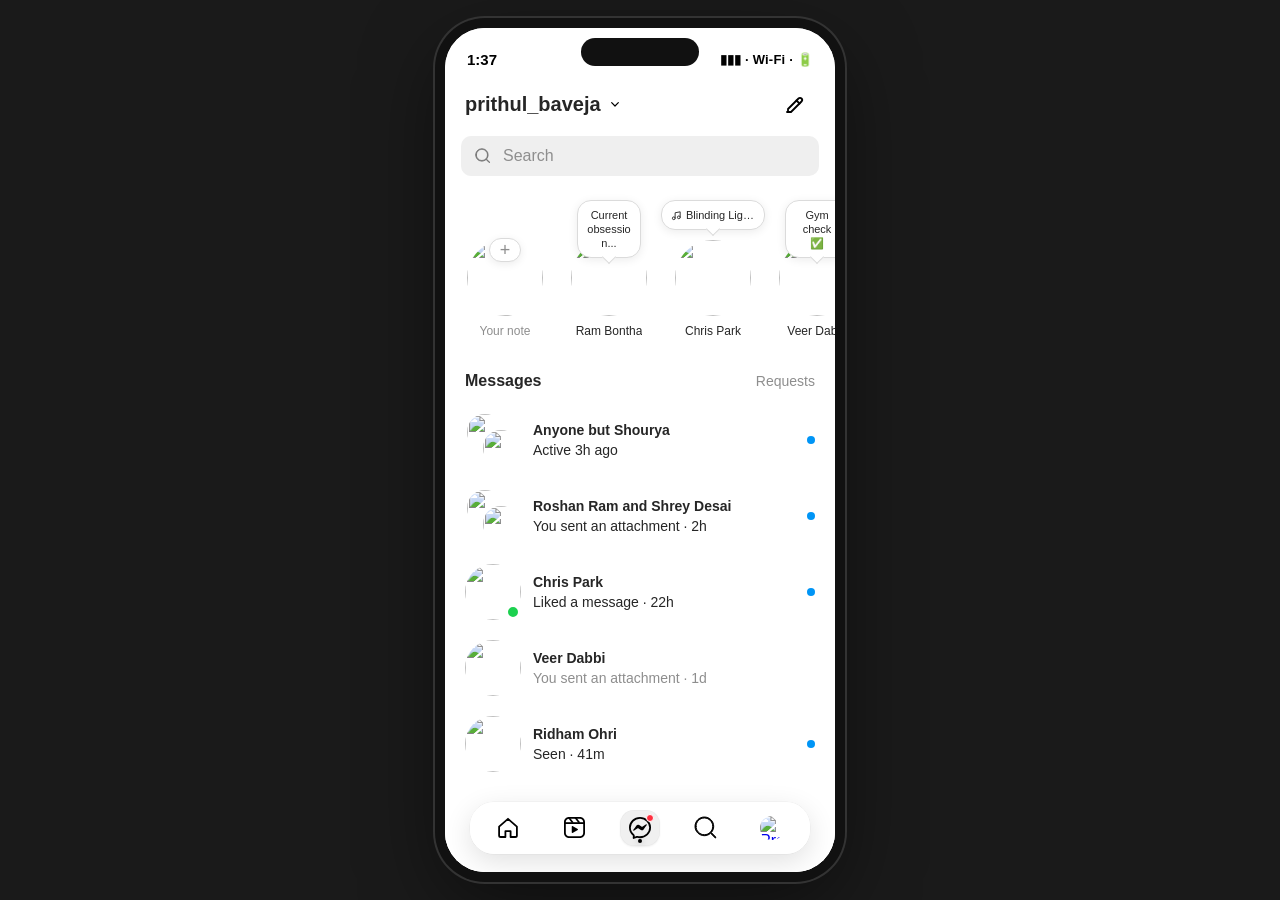
==== commit a135ce11: "Open the share tray from a + button instead of the games icon Games is one of several things you can" ====
--- a/messages.html
+++ b/messages.html
@@ -201,12 +201,10 @@
                   <button type="button" class="composer-icon" title="Voice message"><img src="./images/mic.svg" alt=""></button>
                   <button type="button" class="composer-icon" title="Add photo"><img src="./images/gallery.svg" alt=""></button>
                   <button type="button" class="composer-icon" title="Sticker"><img src="./images/sticker.svg" alt=""></button>
-                  <button type="button" class="composer-icon" id="composer-games" title="Games" aria-label="Games">
+                  <button type="button" class="composer-icon" id="composer-plus" title="More" aria-label="More" aria-expanded="false">
                     <svg width="24" height="24" viewBox="0 0 24 24" fill="none" aria-hidden="true">
-                      <rect x="2.5" y="6.5" width="19" height="12" rx="4.5" stroke="currentColor" stroke-width="1.8"/>
-                      <path d="M7.8 10.3v4.4M5.6 12.5H10" stroke="currentColor" stroke-width="1.8" stroke-linecap="round"/>
-                      <circle cx="15.6" cy="11.2" r="1.15" fill="currentColor"/>
-                      <circle cx="17.9" cy="13.8" r="1.15" fill="currentColor"/>
+                      <circle cx="12" cy="12" r="9.5" stroke="currentColor" stroke-width="1.8"/>
+                      <path d="M12 7.8v8.4M7.8 12h8.4" stroke="currentColor" stroke-width="1.8" stroke-linecap="round"/>
                     </svg>
                   </button>
                   <button type="submit" class="composer-send hidden" id="composer-send">Send</button>
--- a/sass/games.css
+++ b/sass/games.css
@@ -39,7 +39,7 @@
   padding: 0;
 }
 
-.composer-icon#composer-games {
+.composer-icon#composer-plus {
   color: #262626;
   display: inline-flex;
   align-items: center;
@@ -47,12 +47,20 @@
   border-radius: 8px;
 }
 
-.composer-icon#composer-games:hover,
-.composer-icon#composer-games.active {
+.composer-icon#composer-plus svg {
+  transition: transform 180ms ease;
+}
+
+.composer-icon#composer-plus:hover,
+.composer-icon#composer-plus.active {
   color: var(--g-blue);
 }
 
-.composer-right.typing #composer-games {
+.composer-icon#composer-plus.active svg {
+  transform: rotate(45deg);
+}
+
+.composer-right.typing #composer-plus {
   display: none;
 }
 
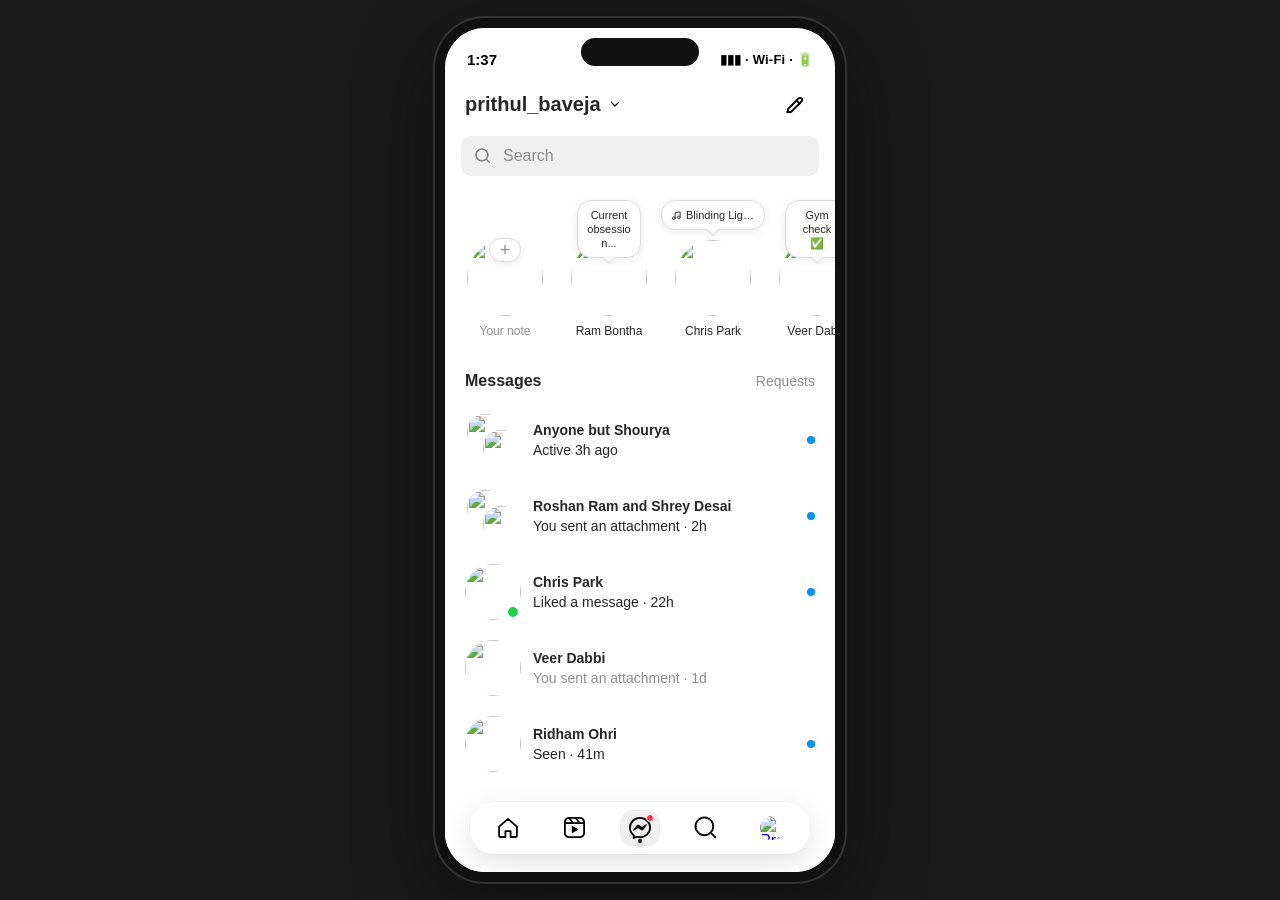
==== commit 989c04a3: "Add motion layer and show the game master's lines - motion.js/motion.css: screens build in with a st" ====
--- a/messages.html
+++ b/messages.html
@@ -7,6 +7,7 @@
   <link rel="stylesheet" href="./sass/messages-modern.css">
   <link rel="stylesheet" href="./sass/phone-app.css">
   <link rel="stylesheet" href="./sass/games.css">
+  <link rel="stylesheet" href="./sass/motion.css">
 </head>
 <body class="phone-body">
   <div class="phone-stage">
@@ -250,6 +251,7 @@
   <script src="https://cdn.jsdelivr.net/npm/@supabase/supabase-js@2"></script>
   <script src="./js/games-config.js"></script>
   <script src="./js/games-api.js"></script>
+  <script src="./js/motion.js"></script>
   <script src="./js/games-ui.js"></script>
 </body>
 </html>
--- a/sass/motion.css
+++ b/sass/motion.css
@@ -0,0 +1,104 @@
+/* Motion layer for the Chaos screens (see js/motion.js). Additive only: no layout changes. */
+
+@keyframes m-rise {
+  from { opacity: 0; transform: translateY(14px); }
+  to { opacity: 1; transform: none; }
+}
+@keyframes m-spring {
+  0% { opacity: 0; transform: scale(.9) translateY(10px); }
+  60% { opacity: 1; transform: scale(1.02); }
+  100% { transform: none; }
+}
+@keyframes m-pulse {
+  0%, 100% { box-shadow: 0 0 0 0 rgba(55, 151, 240, .45); }
+  50% { box-shadow: 0 0 0 7px rgba(55, 151, 240, 0); }
+}
+@keyframes m-glow {
+  0%, 100% { box-shadow: 0 4px 14px rgba(55, 151, 240, .12), 0 0 0 0 rgba(55, 151, 240, .35); }
+  50% { box-shadow: 0 6px 22px rgba(55, 151, 240, .28), 0 0 0 4px rgba(55, 151, 240, .12); }
+}
+@keyframes m-shine {
+  from { transform: translateX(-120%) skewX(-20deg); }
+  to { transform: translateX(260%) skewX(-20deg); }
+}
+@keyframes m-gold {
+  0%, 100% { color: inherit; text-shadow: none; }
+  25%, 75% { color: #d99a00; text-shadow: 0 0 18px rgba(255, 200, 61, .7); }
+}
+@keyframes m-host {
+  from { opacity: 0; transform: translateY(10px) scale(.98); }
+  to { opacity: 1; transform: none; }
+}
+@keyframes m-sweep {
+  from { background-position: 200% 0; }
+  to { background-position: -200% 0; }
+}
+@keyframes m-float {
+  0%, 100% { transform: translateY(0); }
+  50% { transform: translateY(-4px); }
+}
+
+/* New screen: sections build in one after another; the question card springs in. */
+.m-enter .g-scroll > * { animation: m-rise 420ms cubic-bezier(.2, .8, .2, 1) both; animation-delay: calc(var(--i, 0) * 55ms); }
+.m-enter .g-scroll > .g-q,
+.m-enter .g-scroll > .g-panel,
+.m-enter .g-scroll > .g-post-card { animation-name: m-spring; animation-duration: 520ms; }
+.m-enter .g-people > *,
+.m-enter .g-scenes > *,
+.m-enter .g-rows > * { animation: m-spring 480ms both; animation-delay: calc(180ms + var(--i, 0) * 60ms); }
+.m-enter .g-board-row { animation: m-rise 420ms both; animation-delay: calc(260ms + var(--i, 0) * 80ms); }
+.m-enter .g-recap-row { animation: m-rise 380ms both; animation-delay: calc(420ms + var(--i, 0) * 50ms); }
+.m-enter .g-said { animation: m-rise 380ms both; animation-delay: calc(200ms + var(--i, 0) * 70ms); }
+.m-enter .g-winner { animation: m-spring 640ms both; }
+
+/* Buttons feel pressable. */
+.g-cta, .g-person, .g-scene, .g-row-opt, .g-recap-row { transition: transform 160ms cubic-bezier(.34, 1.56, .64, 1); }
+.g-cta:not(:disabled):active, .g-person:active, .g-scene:active, .g-row-opt:active, .g-recap-row:active { transform: scale(.96); }
+.g-cta:not(:disabled) { position: relative; overflow: hidden; }
+.g-cta:not(:disabled)::after {
+  content: ''; position: absolute; top: 0; bottom: 0; left: 0; width: 35%;
+  background: linear-gradient(90deg, transparent, rgba(255, 255, 255, .35), transparent);
+  animation: m-shine 2.8s ease-in-out 1s infinite; pointer-events: none;
+}
+
+/* Waiting: people who haven't answered pulse; the winner's crown floats. */
+.g-people.static .g-av-wrap:has(.g-badge-dot:not(.done)) .g-av { animation: m-pulse 1.8s ease-out infinite; border-radius: 50%; }
+.g-winner svg { animation: m-float 2.4s ease-in-out infinite; }
+
+/* Reveal feedback. */
+.g-reveal-title.m-gold { animation: m-gold 1.1s ease-in-out 200ms 1; }
+.g-said.is-best .g-said-bubble { box-shadow: 0 0 0 2px #ffc83d, 0 8px 22px rgba(255, 200, 61, .35); }
+.m-spark { position: absolute; width: 8px; height: 8px; border-radius: 2px; pointer-events: none; z-index: 80; }
+
+/* The game master's line: its own voice on results and the final screen. */
+.g-host {
+  display: flex; gap: 10px; align-items: flex-start; text-align: left;
+  margin: 14px 0 4px; padding: 12px 14px; border-radius: 18px;
+  background: linear-gradient(135deg, rgba(94, 196, 255, .14), rgba(37, 99, 235, .1));
+  border: 1px solid rgba(55, 151, 240, .25);
+  animation: m-host 520ms cubic-bezier(.2, .8, .2, 1) 500ms both;
+}
+.g-host-mark {
+  flex: none; width: 26px; height: 26px; border-radius: 50%; display: grid; place-items: center;
+  color: #fff; font-size: 13px; background: var(--g-grad, #3797f0);
+}
+.g-host b {
+  display: block; font-size: 11px; font-weight: 800; letter-spacing: .08em; text-transform: uppercase;
+  background: linear-gradient(90deg, #2563eb, #5ec4ff, #2563eb); background-size: 200% 100%;
+  -webkit-background-clip: text; background-clip: text; color: transparent;
+  animation: m-sweep 3s linear infinite;
+}
+.g-host p { margin: 3px 0 0; font-size: 14px; line-height: 1.4; color: var(--g-ink, #1b1530); }
+
+/* Chat invites that are waiting on you glow. */
+.gp-invite.m-turn { animation: g-pop-in 260ms ease-out, m-glow 2.2s ease-in-out 300ms infinite; border-color: rgba(55, 151, 240, .55); }
+.gp-invite.m-turn .gp-play { position: relative; overflow: hidden; }
+.gp-invite.m-turn .gp-play::after {
+  content: ''; position: absolute; top: 0; bottom: 0; left: 0; width: 40%;
+  background: linear-gradient(90deg, transparent, rgba(255, 255, 255, .6), transparent);
+  animation: m-shine 2.2s ease-in-out infinite;
+}
+
+@media (prefers-reduced-motion: reduce) {
+  .m-enter *, .g-host, .gp-invite.m-turn, .g-winner svg, .g-cta::after, .gp-play::after, .g-av { animation: none !important; }
+}
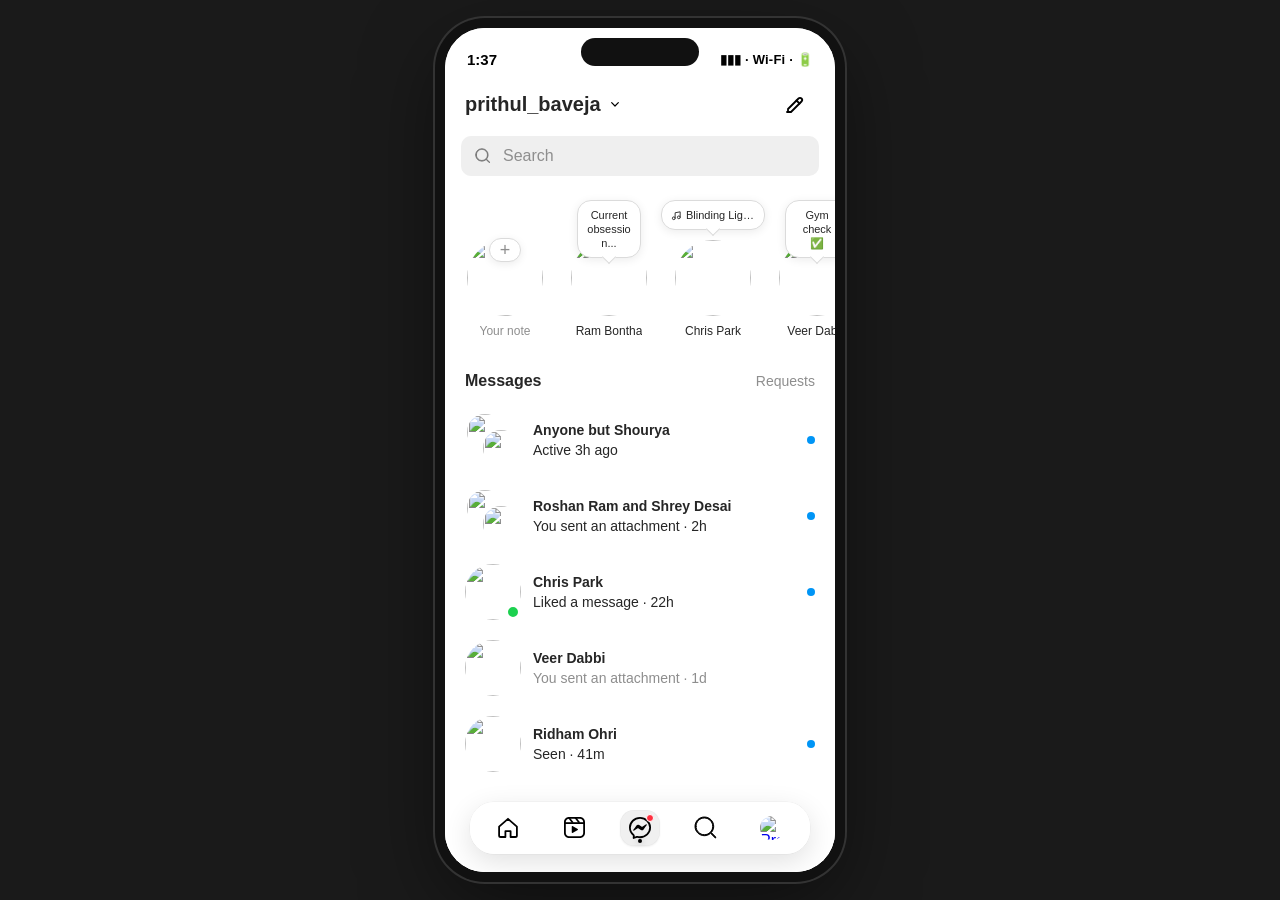
==== commit e275e9d8: "Fix Chaos multiplayer demo UI and local identities" ====
--- a/messages.html
+++ b/messages.html
@@ -7,7 +7,6 @@
   <link rel="stylesheet" href="./sass/messages-modern.css">
   <link rel="stylesheet" href="./sass/phone-app.css">
   <link rel="stylesheet" href="./sass/games.css">
-  <link rel="stylesheet" href="./sass/motion.css">
 </head>
 <body class="phone-body">
   <div class="phone-stage">
@@ -250,8 +249,8 @@
   <script src="./js/messages.js"></script>
   <script src="https://cdn.jsdelivr.net/npm/@supabase/supabase-js@2"></script>
   <script src="./js/games-config.js"></script>
+  <script src="./js/games-env.js"></script>
   <script src="./js/games-api.js"></script>
-  <script src="./js/motion.js"></script>
   <script src="./js/games-ui.js"></script>
 </body>
 </html>
--- a/sass/games.css
+++ b/sass/games.css
@@ -1073,8 +1073,29 @@
 .g-waiting-sub {
   margin: 10px 0 0;
   text-align: center;
-  font-size: 14px;
   color: var(--g-muted);
+  font-size: 13px;
+}
+
+.g-wait-left,
+.g-skipped {
+  margin: 8px 0 0;
+  text-align: center;
+  color: var(--g-muted);
+  font-size: 13px;
+}
+
+.g-skip {
+  display: block;
+  margin: 12px auto 0;
+  padding: 0;
+  border: 0;
+  background: none;
+  color: #8e8e93;
+  font: inherit;
+  font-size: 13px;
+  text-decoration: underline;
+  cursor: pointer;
 }
 
 .g-dots {
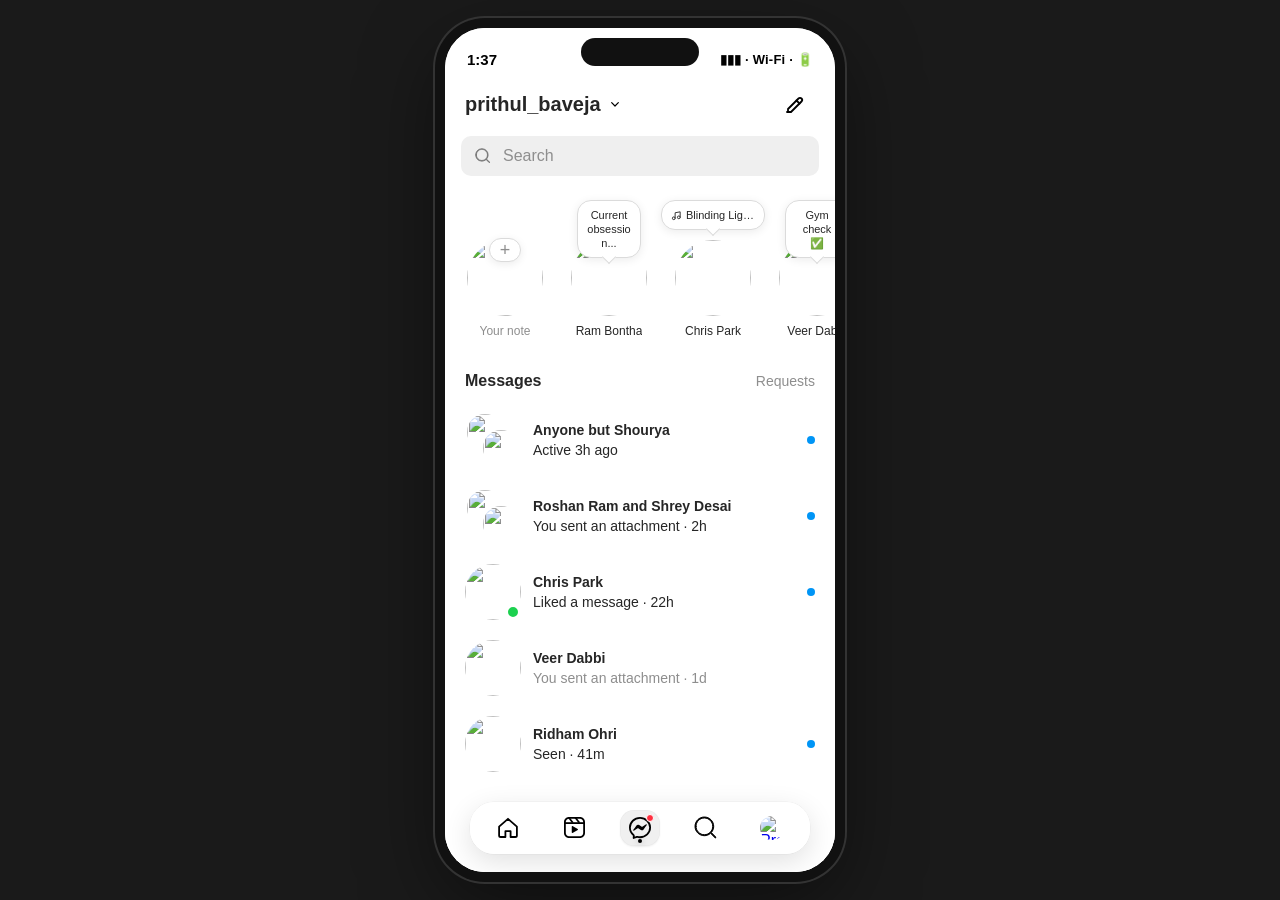
==== commit a057e18e: "Merge pull request #3 from hackgt13-phishnet/ui/chat-loop Real chat; the game master and results liv" ====
--- a/messages.html
+++ b/messages.html
@@ -7,6 +7,8 @@
   <link rel="stylesheet" href="./sass/messages-modern.css">
   <link rel="stylesheet" href="./sass/phone-app.css">
   <link rel="stylesheet" href="./sass/games.css">
+  <link rel="stylesheet" href="./sass/motion.css">
+  <link rel="stylesheet" href="./sass/chat-loop.css">
 </head>
 <body class="phone-body">
   <div class="phone-stage">
@@ -249,8 +251,8 @@
   <script src="./js/messages.js"></script>
   <script src="https://cdn.jsdelivr.net/npm/@supabase/supabase-js@2"></script>
   <script src="./js/games-config.js"></script>
-  <script src="./js/games-env.js"></script>
   <script src="./js/games-api.js"></script>
+  <script src="./js/motion.js"></script>
   <script src="./js/games-ui.js"></script>
 </body>
 </html>
--- a/sass/motion.css
+++ b/sass/motion.css
@@ -0,0 +1,107 @@
+/* Motion layer for the Chaos screens (see js/motion.js). Additive only: no layout changes. */
+
+@keyframes m-rise {
+  from { opacity: 0; transform: translateY(14px); }
+  to { opacity: 1; transform: none; }
+}
+@keyframes m-spring {
+  0% { opacity: 0; transform: scale(.9) translateY(10px); }
+  60% { opacity: 1; transform: scale(1.02); }
+  100% { transform: none; }
+}
+@keyframes m-pulse {
+  0%, 100% { box-shadow: 0 0 0 0 rgba(55, 151, 240, .45); }
+  50% { box-shadow: 0 0 0 7px rgba(55, 151, 240, 0); }
+}
+@keyframes m-glow {
+  0%, 100% { box-shadow: 0 4px 14px rgba(55, 151, 240, .12), 0 0 0 0 rgba(55, 151, 240, .35); }
+  50% { box-shadow: 0 6px 22px rgba(55, 151, 240, .28), 0 0 0 4px rgba(55, 151, 240, .12); }
+}
+@keyframes m-shine {
+  from { transform: translateX(-120%) skewX(-20deg); }
+  to { transform: translateX(260%) skewX(-20deg); }
+}
+@keyframes m-gold {
+  0%, 100% { color: inherit; text-shadow: none; }
+  25%, 75% { color: #d99a00; text-shadow: 0 0 18px rgba(255, 200, 61, .7); }
+}
+@keyframes m-host {
+  from { opacity: 0; transform: translateY(10px) scale(.98); }
+  to { opacity: 1; transform: none; }
+}
+@keyframes m-sweep {
+  from { background-position: 200% 0; }
+  to { background-position: -200% 0; }
+}
+@keyframes m-float {
+  0%, 100% { transform: translateY(0); }
+  50% { transform: translateY(-4px); }
+}
+
+/* New screen: sections build in one after another; the question card springs in. */
+.m-enter .g-scroll > * { animation: m-rise 420ms cubic-bezier(.2, .8, .2, 1) both; animation-delay: calc(var(--i, 0) * 55ms); }
+.m-enter .g-scroll > .g-q,
+.m-enter .g-scroll > .g-panel,
+.m-enter .g-scroll > .g-post-card { animation-name: m-spring; animation-duration: 520ms; }
+.m-enter .g-people > *,
+.m-enter .g-scenes > *,
+.m-enter .g-rows > * { animation: m-spring 480ms both; animation-delay: calc(180ms + var(--i, 0) * 60ms); }
+.m-enter .g-board-row { animation: m-rise 420ms both; animation-delay: calc(260ms + var(--i, 0) * 80ms); }
+.m-enter .g-recap-row { animation: m-rise 380ms both; animation-delay: calc(420ms + var(--i, 0) * 50ms); }
+.m-enter .g-said { animation: m-rise 380ms both; animation-delay: calc(200ms + var(--i, 0) * 70ms); }
+.m-enter .g-winner { animation: m-spring 640ms both; }
+
+/* Buttons feel pressable. */
+.g-cta, .g-person, .g-scene, .g-row-opt, .g-recap-row { transition: transform 160ms cubic-bezier(.34, 1.56, .64, 1); }
+.g-cta:not(:disabled):active, .g-person:active, .g-scene:active, .g-row-opt:active, .g-recap-row:active { transform: scale(.96); }
+.g-cta:not(:disabled) { position: relative; overflow: hidden; }
+.g-cta:not(:disabled)::after {
+  content: ''; position: absolute; top: 0; bottom: 0; left: 0; width: 35%;
+  background: linear-gradient(90deg, transparent, rgba(255, 255, 255, .35), transparent);
+  animation: m-shine 2.8s ease-in-out 1s infinite; pointer-events: none;
+}
+
+/* Waiting: people who haven't answered pulse; the winner's crown floats. */
+.g-people.static .g-av-wrap:has(.g-badge-dot:not(.done)) .g-av { animation: m-pulse 1.8s ease-out infinite; border-radius: 50%; }
+.g-winner svg { animation: m-float 2.4s ease-in-out infinite; }
+
+/* Rounds you sit out (your own post). */
+.g-sitout { margin: 12px auto 0; max-width: 300px; text-align: center; font-size: 14px; line-height: 1.4; color: var(--g-muted, #6f6a80); }
+
+/* Reveal feedback. */
+.g-reveal-title.m-gold { animation: m-gold 1.1s ease-in-out 200ms 1; }
+.g-said.is-best .g-said-bubble { box-shadow: 0 0 0 2px #ffc83d, 0 8px 22px rgba(255, 200, 61, .35); }
+.m-spark { position: absolute; width: 8px; height: 8px; border-radius: 2px; pointer-events: none; z-index: 80; }
+
+/* The game master's line: its own voice on results and the final screen. */
+.g-host {
+  display: flex; gap: 10px; align-items: flex-start; text-align: left;
+  margin: 14px 0 4px; padding: 12px 14px; border-radius: 18px;
+  background: linear-gradient(135deg, rgba(94, 196, 255, .14), rgba(37, 99, 235, .1));
+  border: 1px solid rgba(55, 151, 240, .25);
+  animation: m-host 520ms cubic-bezier(.2, .8, .2, 1) 500ms both;
+}
+.g-host-mark {
+  flex: none; width: 26px; height: 26px; border-radius: 50%; display: grid; place-items: center;
+  color: #fff; font-size: 13px; background: var(--g-grad, #3797f0);
+}
+.g-host b {
+  display: block; font-size: 11px; font-weight: 800; letter-spacing: .08em; text-transform: uppercase;
+  background: linear-gradient(90deg, #2563eb, #5ec4ff, #2563eb); background-size: 200% 100%;
+  -webkit-background-clip: text; background-clip: text; color: transparent;
+  animation: m-sweep 3s linear infinite;
+}
+.g-host p { margin: 3px 0 0; font-size: 14px; line-height: 1.4; color: var(--g-ink, #1b1530); }
+
+/* Chat invites you haven't played yet glow. */
+.gp-invite.m-ready { animation: g-pop-in 260ms ease-out, m-glow 2.2s ease-in-out 300ms infinite; border-color: rgba(55, 151, 240, .55); }
+.gp-invite.m-ready .gp-play { position: relative; overflow: hidden; }
+.gp-invite.m-ready .gp-play::after {
+  content: ''; position: absolute; top: 0; bottom: 0; left: 0; width: 40%;
+  background: linear-gradient(90deg, transparent, rgba(255, 255, 255, .6), transparent);
+  animation: m-shine 2.2s ease-in-out infinite;
+}
+
+@media (prefers-reduced-motion: reduce) {
+  .m-enter *, .g-host, .gp-invite.m-ready, .g-winner svg, .g-cta::after, .gp-play::after, .g-av { animation: none !important; }
+}
--- a/sass/chat-loop.css
+++ b/sass/chat-loop.css
@@ -0,0 +1,42 @@
+/* The game master and round results, inside the DM chat itself. */
+
+@keyframes gm-in {
+  from { opacity: 0; transform: translateY(8px) scale(.98); }
+  to { opacity: 1; transform: none; }
+}
+
+.gm-row { align-items: flex-end; }
+.gm-av {
+  flex: none; width: 28px; height: 28px; margin-right: 8px; border-radius: 50%;
+  display: grid; place-items: center; color: #fff; font-size: 13px;
+  background: linear-gradient(135deg, #5ec4ff, #2563eb);
+}
+.dm-bubble.gm-bubble {
+  background: linear-gradient(135deg, rgba(94, 196, 255, .16), rgba(37, 99, 235, .12));
+  border: 1px solid rgba(55, 151, 240, .3);
+  color: inherit;
+  animation: gm-in 360ms cubic-bezier(.2, .8, .2, 1);
+}
+
+.gm-result-row { justify-content: center; }
+.gm-result {
+  display: flex; flex-direction: column; align-items: center; gap: 3px;
+  width: 260px; max-width: 100%; padding: 12px 14px; border-radius: 18px;
+  background: #fff; border: 1px solid rgba(55, 151, 240, .35);
+  box-shadow: 0 4px 14px rgba(55, 151, 240, .12);
+  font: inherit; color: #1b1530; cursor: pointer; text-align: center;
+  animation: gm-in 420ms cubic-bezier(.2, .8, .2, 1);
+  transition: transform 160ms cubic-bezier(.34, 1.56, .64, 1);
+}
+.gm-result:active { transform: scale(.97); }
+.gm-result-label { font-size: 11px; font-weight: 800; letter-spacing: .08em; text-transform: uppercase; color: #3797f0; }
+.gm-result strong { font-size: 15px; }
+.gm-result-sub { font-size: 13px; color: #6f6a80; }
+
+.gm-sys { font-weight: 600; color: #3797f0; }
+
+.g-foot-note { margin: 0 0 10px; text-align: center; font-size: 13px; color: var(--g-muted, #6f6a80); }
+
+@media (prefers-reduced-motion: reduce) {
+  .dm-bubble.gm-bubble, .gm-result { animation: none; }
+}
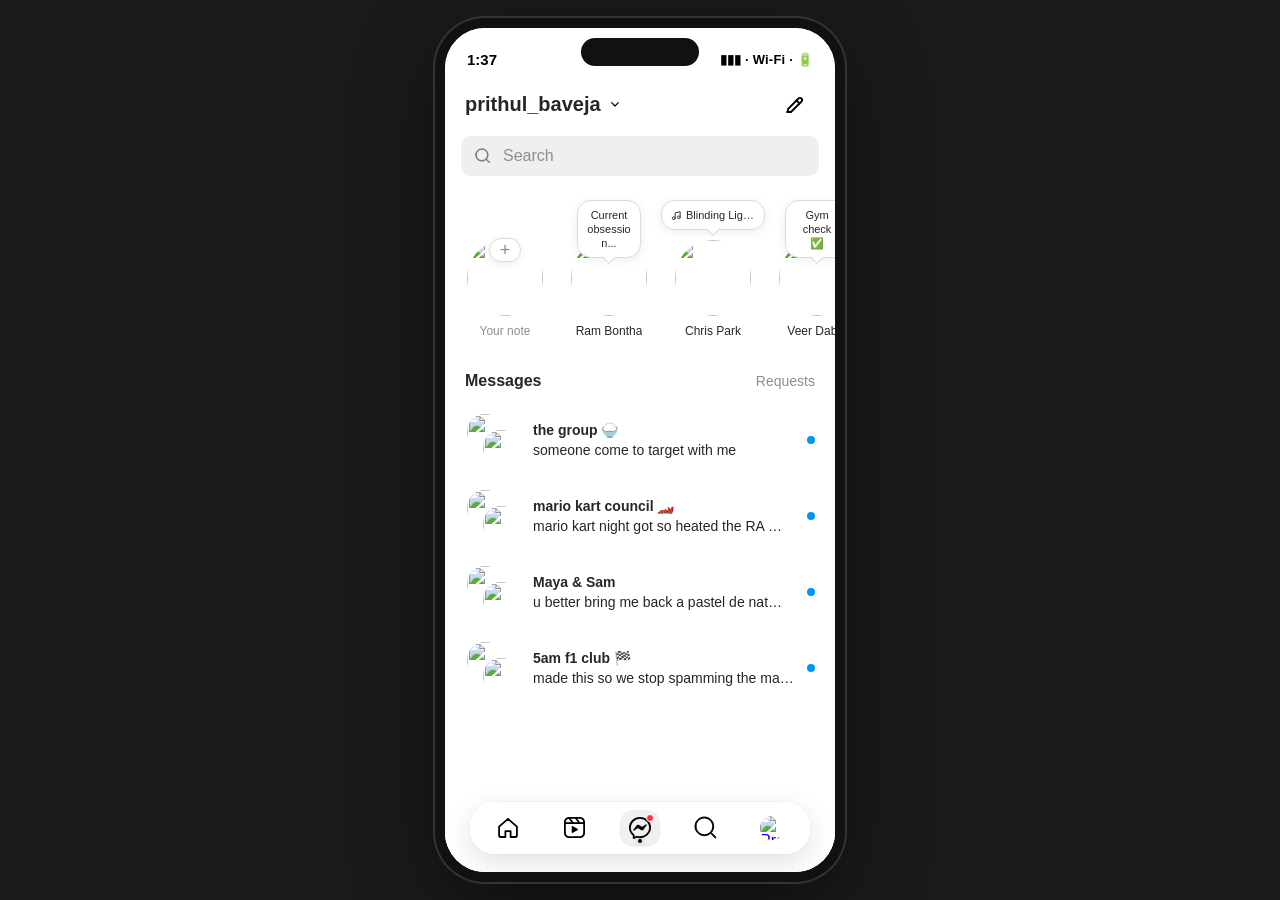
==== commit e3f6b513: "Real friend-group chats in the inbox; honest between-rounds invite The inbox had the clone's fake ch" ====
--- a/messages.html
+++ b/messages.html
@@ -91,71 +91,49 @@
             </div>
 
             <div class="dm-conversations">
-              <a href="#" class="dm-thread unread" data-thread="group-shourya">
-                <div class="avatar stacked">
+              <a href="#" class="dm-thread unread" data-thread="roshan-group">
+                <div class="avatar stacked">
+                  <img src="https://i.pravatar.cc/150?img=47" alt="">
+                  <img src="https://i.pravatar.cc/150?img=12" alt="">
+                </div>
+                <div class="meta">
+                  <p class="name">the group 🍚</p>
+                  <p class="preview">someone come to target with me</p>
+                </div>
+                <span class="unread-dot"></span>
+              </a>
+              <a href="#" class="dm-thread unread" data-thread="mario-kart">
+                <div class="avatar stacked">
+                  <img src="https://i.pravatar.cc/150?img=12" alt="">
+                  <img src="https://i.pravatar.cc/150?img=59" alt="">
+                </div>
+                <div class="meta">
+                  <p class="name">mario kart council 🏎️</p>
+                  <p class="preview">mario kart night got so heated the RA …</p>
+                </div>
+                <span class="unread-dot"></span>
+              </a>
+              <a href="#" class="dm-thread unread" data-thread="lisbon">
+                <div class="avatar stacked">
+                  <img src="https://i.pravatar.cc/150?img=47" alt="">
                   <img src="https://i.pravatar.cc/150?img=15" alt="">
-                  <img src="https://i.pravatar.cc/150?img=25" alt="">
-                </div>
-                <div class="meta">
-                  <p class="name">Anyone but Shourya</p>
-                  <p class="preview">Active 3h ago</p>
-                </div>
-                <span class="unread-dot"></span>
-              </a>
-              <a href="#" class="dm-thread unread" data-thread="roshan-group">
-                <div class="avatar stacked">
-                  <img src="https://i.pravatar.cc/150?img=20" alt="">
-                  <img src="https://i.pravatar.cc/150?img=32" alt="">
-                </div>
-                <div class="meta">
-                  <p class="name">Roshan Ram and Shrey Desai</p>
-                  <p class="preview">You sent an attachment · 2h</p>
-                </div>
-                <span class="unread-dot"></span>
-              </a>
-              <a href="#" class="dm-thread unread" data-thread="chris">
-                <div class="avatar">
-                  <img src="https://i.pravatar.cc/150?img=33" alt="">
-                  <span class="online"></span>
-                </div>
-                <div class="meta">
-                  <p class="name">Chris Park</p>
-                  <p class="preview">Liked a message · 22h</p>
-                </div>
-                <span class="unread-dot"></span>
-              </a>
-              <a href="#" class="dm-thread" data-thread="veer">
-                <div class="avatar"><img src="https://i.pravatar.cc/150?img=52" alt=""></div>
-                <div class="meta">
-                  <p class="name">Veer Dabbi</p>
-                  <p class="preview">You sent an attachment · 1d</p>
-                </div>
-              </a>
-              <a href="#" class="dm-thread unread" data-thread="ridham">
-                <div class="avatar"><img src="https://i.pravatar.cc/150?img=11" alt=""></div>
-                <div class="meta">
-                  <p class="name">Ridham Ohri</p>
-                  <p class="preview">Seen · 41m</p>
-                </div>
-                <span class="unread-dot"></span>
-              </a>
-              <a href="#" class="dm-thread unread" data-thread="ananya">
-                <div class="avatar"><img src="https://i.pravatar.cc/150?img=47" alt=""></div>
-                <div class="meta">
-                  <p class="name">Ananya Sharma</p>
-                  <p class="preview">See you at 7? · 1d</p>
-                </div>
-                <span class="unread-dot"></span>
-              </a>
-              <a href="#" class="dm-thread" data-thread="ram">
-                <div class="avatar">
+                </div>
+                <div class="meta">
+                  <p class="name">Maya & Sam</p>
+                  <p class="preview">u better bring me back a pastel de nat…</p>
+                </div>
+                <span class="unread-dot"></span>
+              </a>
+              <a href="#" class="dm-thread unread" data-thread="f1-club">
+                <div class="avatar stacked">
                   <img src="https://i.pravatar.cc/150?img=12" alt="">
-                  <span class="online"></span>
-                </div>
-                <div class="meta">
-                  <p class="name">Ram Bontha</p>
-                  <p class="preview">Reacted 😂 to your message · 2d</p>
-                </div>
+                  <img src="https://i.pravatar.cc/150?img=49" alt="">
+                </div>
+                <div class="meta">
+                  <p class="name">5am f1 club 🏁</p>
+                  <p class="preview">made this so we stop spamming the main…</p>
+                </div>
+                <span class="unread-dot"></span>
               </a>
             </div>
           </aside>
